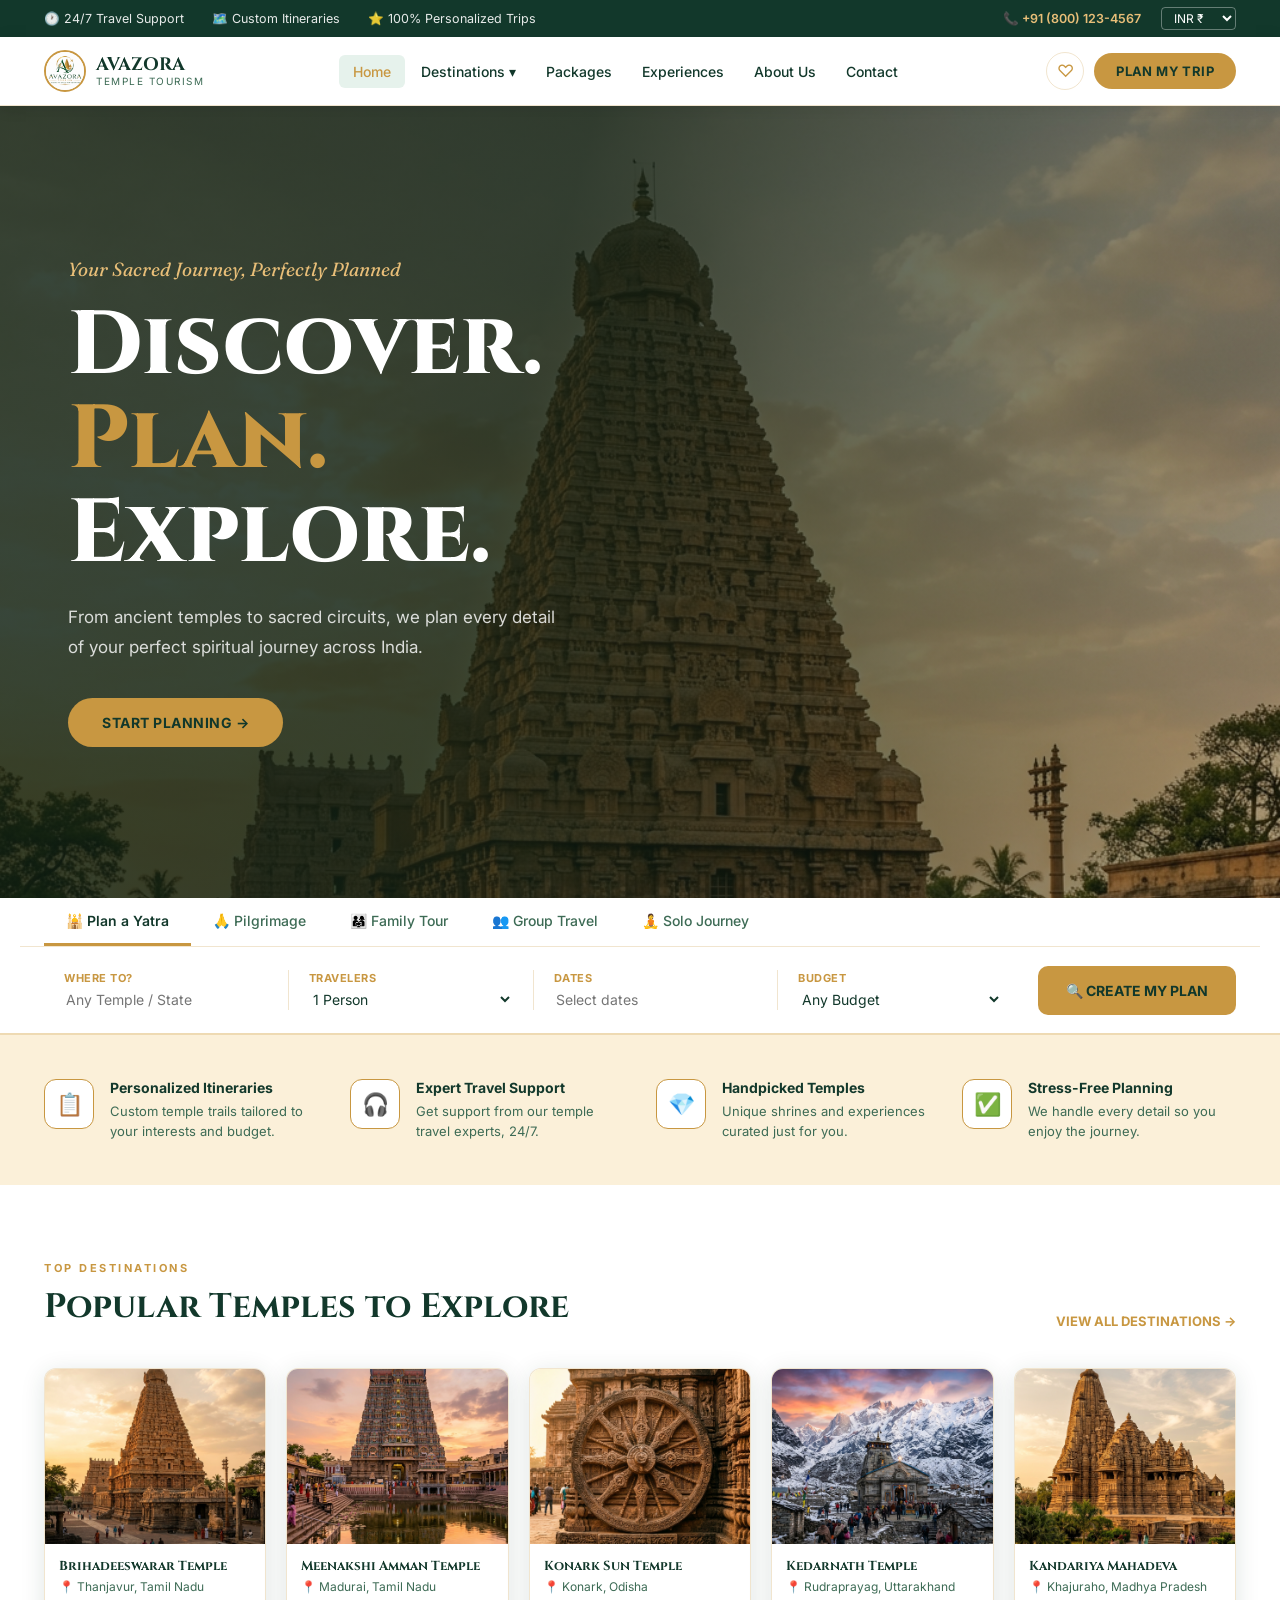
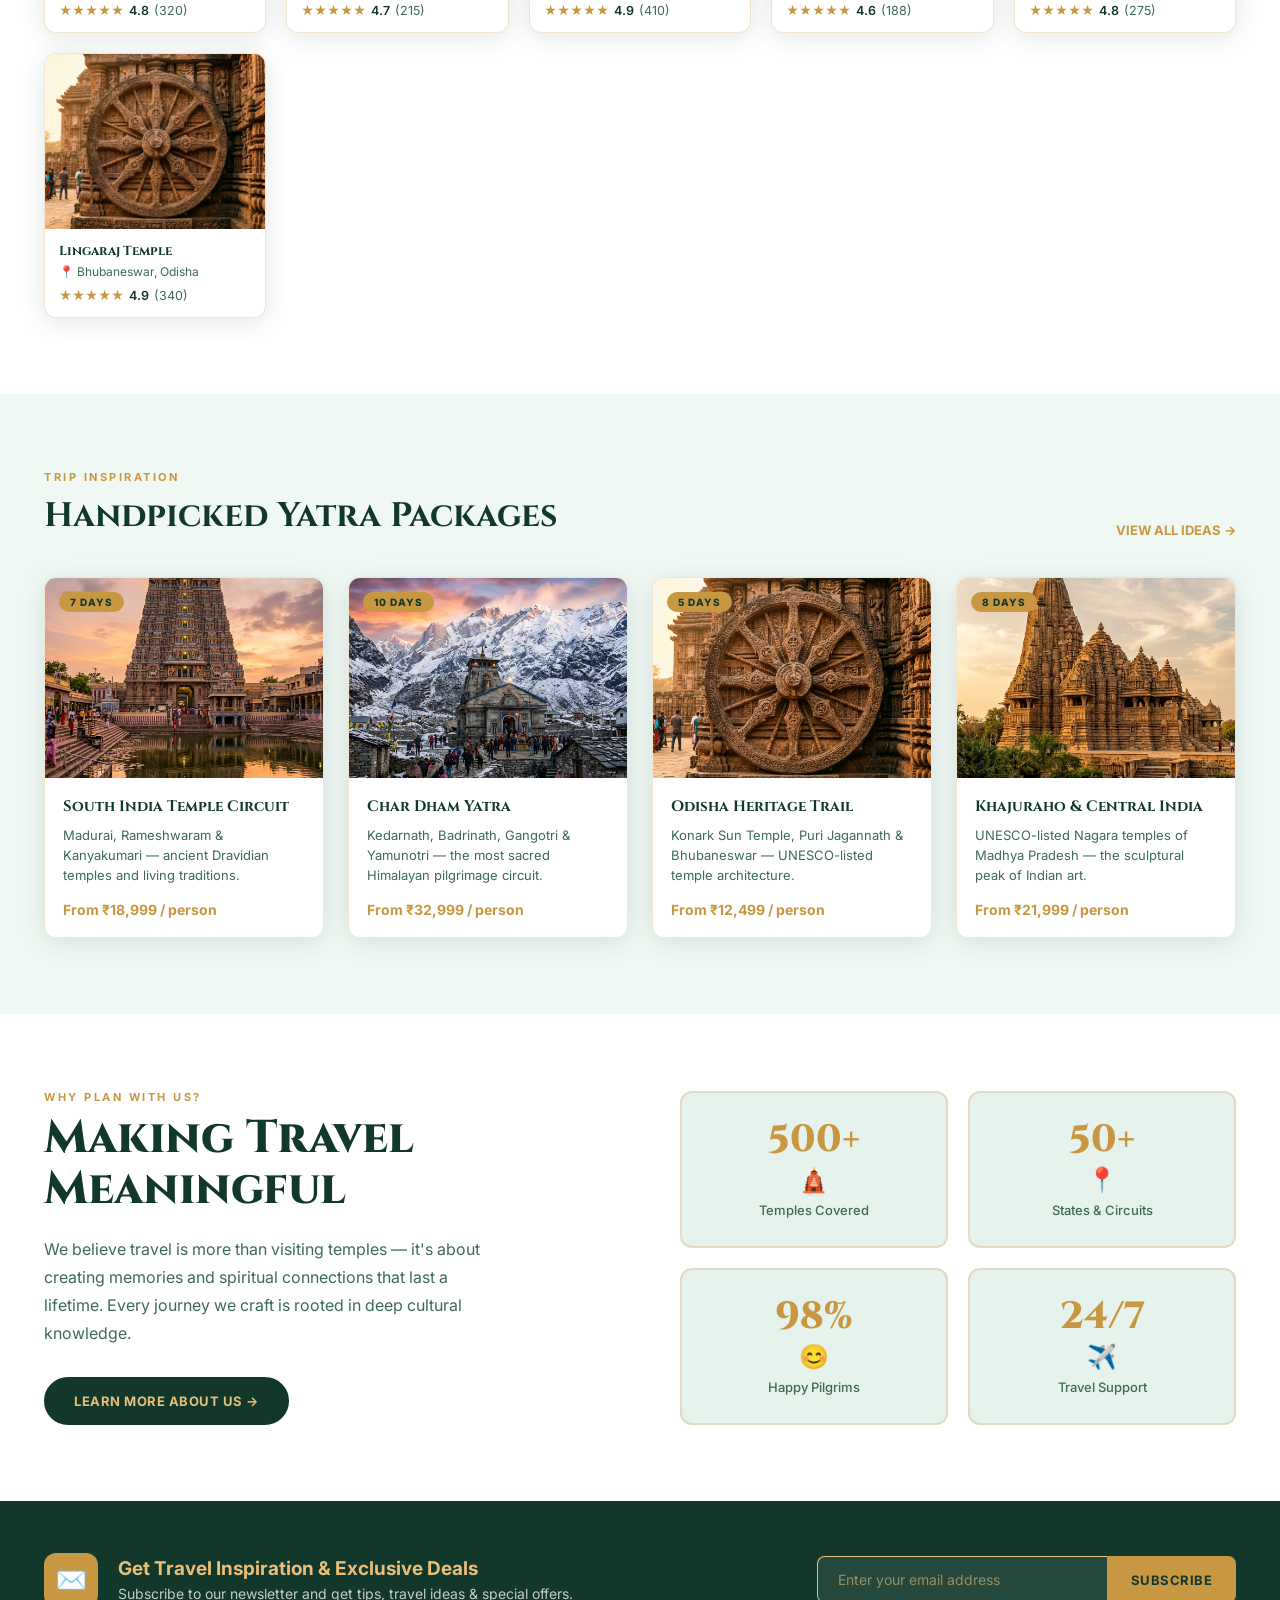
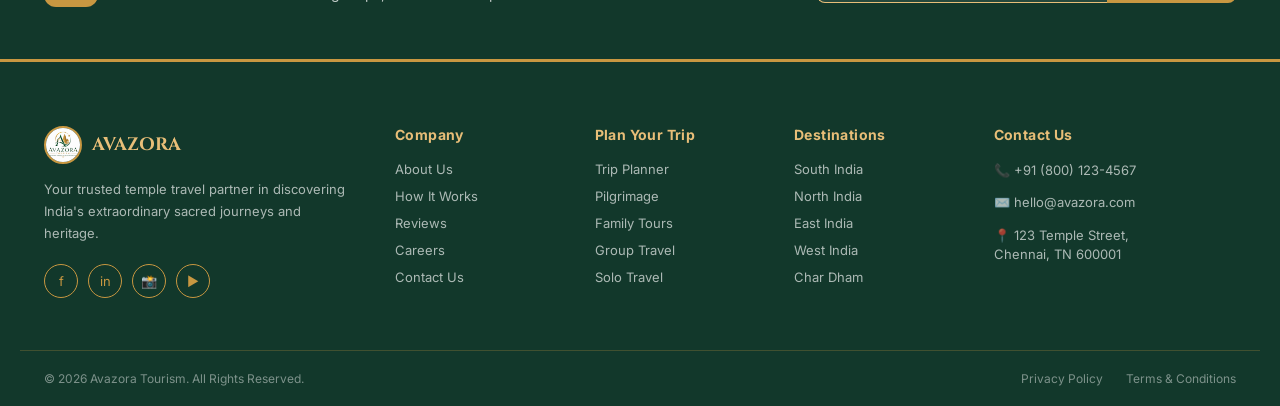
==== avazora-frontend/avazora-frontend/index.html @ 0b2f381f "my first upload" ====
<!DOCTYPE html>
<html lang="en">
<head>
    <meta charset="UTF-8" />
    <meta name="viewport" content="width=device-width, initial-scale=1.0" />
    <title>Avazora Tourism — Discover Sacred India</title>
    <meta name="description" content="Explore India's sacred temples, timeless heritage, architecture, and unforgettable spiritual journeys." />

    <!-- Fonts -->
    <link rel="preconnect" href="https://fonts.googleapis.com">
    <link rel="preconnect" href="https://fonts.gstatic.com" crossorigin>
    <link href="https://fonts.googleapis.com/css2?family=Cinzel:wght@500;600;700;800&family=Fraunces:ital,opsz,wght@0,9..144,400;0,9..144,600;1,9..144,500&family=Inter:wght@300;400;500;600;700&family=Space+Grotesk:wght@500;600;700&display=swap" rel="stylesheet">

    <style>
    /* ============================================================
       AVAZORA — Green + Gold Only Theme
    ============================================================ */
    :root {
        /* ── GREENS ── */
        --green:        #12382B;   /* deep forest green  */
        --green-mid:    #1E5C3E;   /* mid green          */
        --green-light:  #2A7A52;   /* lighter green      */
        --green-pale:   #E6F2EC;   /* very light green bg */
        --green-tint:   #F0F8F4;   /* section alternate bg */

        /* ── GOLDS ── */
        --gold:         #C89741;   /* primary gold       */
        --gold-bright:  #E8BE78;   /* brighter gold      */
        --gold-light:   #FBF0D9;   /* very light gold bg */

        /* ── NEUTRALS (green-tinted, not gray) ── */
        --white:        #FFFFFF;
        --text:         #12382B;   /* dark green as text */
        --text-soft:    #3D6B55;   /* softer green text  */
        --border:       rgba(200,151,65,0.25);  /* gold-tinted border */
        --border-solid: #C89741;

        --shadow:       0 4px 24px rgba(18,56,43,0.12);
        --radius:       12px;
    }

    *, *::before, *::after { box-sizing: border-box; }
    html, body {
        margin: 0; padding: 0;
        overflow-x: hidden;
        font-family: 'Inter', sans-serif;
        color: var(--text);
        background: var(--white);
        scroll-behavior: smooth;
    }
    a { text-decoration: none; }
    img { display: block; }
    button, input, select { font-family: inherit; }

    /* ─────────────────────────────
       TOP UTILITY BAR
    ───────────────────────────── */
    .top-bar {
        background: var(--green);
        color: rgba(255,255,255,0.9);
        font-size: 12.5px;
        padding: 7px 0;
    }
    .top-bar-inner {
        max-width: 1240px; margin: 0 auto; padding: 0 24px;
        display: flex; justify-content: space-between; align-items: center; flex-wrap: wrap; gap: 8px;
    }
    .top-bar-left { display: flex; gap: 28px; }
    .top-bar-left span { display: flex; align-items: center; gap: 6px; }
    .top-bar-right { display: flex; gap: 20px; align-items: center; }
    .top-bar-right a { color: var(--gold-bright); font-size: 12.5px; font-weight: 600; }
    .top-bar-right select {
        background: transparent; color: #fff;
        border: 1px solid rgba(255,255,255,0.35);
        border-radius: 4px; padding: 2px 8px; font-size: 12px; cursor: pointer;
    }

    /* ─────────────────────────────
       NAVBAR
    ───────────────────────────── */
    .navbar {
        position: sticky; top: 0; z-index: 1000;
        background: var(--white);
        box-shadow: 0 2px 16px rgba(18,56,43,0.12);
        border-bottom: 1px solid var(--border);
    }
    .nav-inner {
        max-width: 1240px; margin: 0 auto; padding: 0 24px;
        display: flex; align-items: center; gap: 16px; height: 68px;
    }
    .nav-logo {
        display: flex; align-items: center; gap: 10px; flex-shrink: 0;
    }
    .nav-logo img {
        width: 42px; height: 42px; border-radius: 50%; object-fit: cover;
        border: 2px solid var(--gold);
    }
    .nav-logo-text .brand { display: block; font-family: 'Cinzel', serif; font-size: 18px; font-weight: 700; color: var(--green); line-height: 1.1; }
    .nav-logo-text .sub   { display: block; font-size: 10px; color: var(--text-soft); letter-spacing: 1.5px; text-transform: uppercase; }

    .nav-links {
        display: flex; align-items: center; gap: 2px;
        flex: 1; justify-content: center;
    }
    .nav-links a {
        color: var(--green); font-size: 14px; font-weight: 500;
        padding: 8px 14px; border-radius: 6px; transition: 0.2s; white-space: nowrap;
    }
    .nav-links a:hover, .nav-links a.active { color: var(--gold); background: var(--green-pale); }

    .nav-dropdown { position: relative; }
    .nav-dropdown-menu {
        display: none; position: absolute; top: calc(100% + 6px); left: 0;
        background: var(--white); border: 1px solid var(--border);
        border-radius: var(--radius); box-shadow: var(--shadow);
        min-width: 190px; padding: 8px; z-index: 999;
    }
    .nav-dropdown:hover .nav-dropdown-menu { display: block; }
    .nav-dropdown-menu a {
        display: block; padding: 10px 16px; color: var(--green) !important;
        font-size: 14px; border-radius: 6px; transition: 0.2s;
    }
    .nav-dropdown-menu a:hover { background: var(--green-pale); color: var(--gold) !important; }

    .nav-right { display: flex; align-items: center; gap: 10px; }
    .nav-fav-btn {
        background: none; border: 1.5px solid var(--border);
        border-radius: 50%; width: 38px; height: 38px;
        font-size: 17px; cursor: pointer; color: var(--gold); transition: 0.2s;
        display: flex; align-items: center; justify-content: center;
    }
    .nav-fav-btn:hover { border-color: var(--gold); background: var(--gold-light); }

    .nav-plan-btn {
        background: var(--gold); color: var(--green);
        border: none; padding: 10px 22px; border-radius: 30px;
        font-size: 13px; font-weight: 700; cursor: pointer;
        letter-spacing: 0.4px; transition: 0.2s; white-space: nowrap;
    }
    .nav-plan-btn:hover { background: var(--gold-bright); transform: translateY(-1px); }

    .nav-mobile-toggle {
        display: none; background: var(--green-pale);
        border: 1.5px solid var(--border); border-radius: 7px;
        padding: 6px 11px; font-size: 20px; cursor: pointer; color: var(--green);
    }
    .nav-mobile-menu {
        display: none; flex-direction: column;
        background: var(--white); border-top: 2px solid var(--gold);
        padding: 10px 24px 20px;
    }
    .nav-mobile-menu.open { display: flex; }
    .nav-mobile-menu a {
        color: var(--green); padding: 13px 0;
        border-bottom: 1px solid var(--border); font-size: 15px;
    }
    .nav-mobile-menu a:last-child { border-bottom: none; color: var(--gold); font-weight: 700; }

    /* ─────────────────────────────
       HERO SECTION
    ───────────────────────────── */
    .hero {
        position: relative; height: 88vh; min-height: 560px;
        overflow: hidden; display: flex; align-items: center;
    }
    .hero-img {
        position: absolute; inset: 0;
        width: 100%; height: 100%; object-fit: cover; object-position: center top;
    }
    .hero-overlay {
        position: absolute; inset: 0;
        background: linear-gradient(105deg, rgba(12,30,19,0.82) 40%, rgba(12,30,19,0.30) 100%);
    }
    .hero-content {
        position: relative; z-index: 2;
        max-width: 1240px; width: 100%; margin: 0 auto; padding: 0 48px;
    }
    .hero-tagline {
        font-family: 'Fraunces', serif; font-style: italic;
        font-size: 19px; color: var(--gold-bright); margin: 0 0 18px;
    }
    .hero-heading {
        font-family: 'Cinzel', serif;
        font-size: clamp(46px, 7vw, 90px); font-weight: 800;
        color: #fff; line-height: 1.05; margin: 0 0 22px;
    }
    .hero-heading .gold { color: var(--gold); }
    .hero-desc {
        font-size: 17px; color: rgba(255,255,255,0.82);
        max-width: 500px; line-height: 1.75; margin: 0 0 36px;
    }
    .hero-btn {
        display: inline-flex; align-items: center; gap: 10px;
        background: var(--gold); color: var(--green);
        padding: 16px 34px; border-radius: 30px;
        font-size: 14px; font-weight: 700; letter-spacing: 0.5px;
        transition: 0.2s;
    }
    .hero-btn:hover { background: var(--gold-bright); transform: translateY(-2px); box-shadow: 0 8px 28px rgba(200,151,65,0.45); }

    /* ─────────────────────────────
       PLAN BAR
    ───────────────────────────── */
    .plan-bar {
        background: var(--white);
        box-shadow: 0 8px 32px rgba(0,0,0,0.11);
    }
    .plan-tabs {
        max-width: 1240px; margin: 0 auto;
        padding: 0 24px; display: flex; overflow-x: auto;
    }
    .plan-tab {
        background: none; border: none; padding: 14px 22px;
        font-size: 14px; font-weight: 500; color: var(--text-soft);
        cursor: pointer; border-bottom: 3px solid transparent;
        white-space: nowrap; transition: 0.2s; display: flex; align-items: center; gap: 7px;
    }
    .plan-tab:hover { color: var(--green); }
    .plan-tab.active { color: var(--green); border-bottom-color: var(--gold); font-weight: 600; }

    .plan-search {
        max-width: 1240px; margin: 0 auto; padding: 16px 24px;
        display: flex; align-items: center; gap: 0;
        border-top: 1px solid var(--border); flex-wrap: wrap;
    }
    .plan-field { flex: 1; min-width: 130px; padding: 8px 20px; }
    .plan-field label {
        display: block; font-size: 11px; font-weight: 700;
        color: var(--gold); text-transform: uppercase;
        letter-spacing: 0.5px; margin-bottom: 4px;
    }
    .plan-field input, .plan-field select {
        width: 100%; border: none; outline: none;
        font-size: 14px; color: var(--green); background: transparent;
    }
    .plan-divider { width: 1px; height: 40px; background: var(--border); flex-shrink: 0; }
    .plan-search-btn {
        background: var(--gold); color: var(--green);
        border: none; padding: 16px 28px; border-radius: 10px;
        font-size: 14px; font-weight: 700; cursor: pointer;
        margin-left: 16px; transition: 0.2s; white-space: nowrap; flex-shrink: 0;
    }
    .plan-search-btn:hover { background: var(--gold-bright); }

    /* ─────────────────────────────
       FEATURES STRIP
    ───────────────────────────── */
    .features {
        border-top: 2px solid var(--border); padding: 44px 0;
        background: var(--gold-light);
    }
    .features-inner {
        max-width: 1240px; margin: 0 auto; padding: 0 24px;
        display: grid; grid-template-columns: repeat(4,1fr); gap: 32px;
    }
    .feature { display: flex; align-items: flex-start; gap: 16px; }
    .feature-icon {
        width: 50px; height: 50px; border: 1.5px solid var(--gold);
        border-radius: 12px; display: flex; align-items: center;
        justify-content: center; font-size: 22px; flex-shrink: 0;
        background: var(--white);
    }
    .feature h4 { margin: 0 0 5px; font-size: 14px; font-weight: 700; color: var(--green); }
    .feature p  { margin: 0; font-size: 13px; color: var(--text-soft); line-height: 1.55; }

    /* ─────────────────────────────
       SECTION SHELL
    ───────────────────────────── */
    .section { padding: 76px 0; background: var(--white); }
    .section-gray { background: var(--green-tint); }
    .section-inner { max-width: 1240px; margin: 0 auto; padding: 0 24px; }
    .section-header {
        display: flex; justify-content: space-between;
        align-items: flex-end; margin-bottom: 38px;
    }
    .eyebrow {
        display: block; font-size: 11px; font-weight: 700;
        color: var(--gold); text-transform: uppercase;
        letter-spacing: 2.5px; margin-bottom: 9px;
    }
    .section-header h2 {
        font-family: 'Cinzel', serif;
        font-size: clamp(22px, 3vw, 34px); font-weight: 700;
        color: var(--green); margin: 0;
    }
    .view-all {
        color: var(--gold); font-size: 13px; font-weight: 700;
        white-space: nowrap; display: flex; align-items: center; gap: 4px;
        transition: 0.2s; border-bottom: 1px solid transparent;
    }
    .view-all:hover { border-bottom-color: var(--gold); }

    /* ─────────────────────────────
       TEMPLE GRID
    ───────────────────────────── */
    .temple-grid-w {
        display: grid;
        grid-template-columns: repeat(5, 1fr);
        gap: 20px;
    }
    .temple-card-w {
        border-radius: var(--radius); overflow: hidden;
        box-shadow: var(--shadow); background: var(--white);
        border: 1px solid var(--border);
        cursor: pointer; transition: transform 0.25s, box-shadow 0.25s;
    }
    .temple-card-w:hover { transform: translateY(-6px); box-shadow: 0 14px 40px rgba(18,56,43,0.18); border-color: var(--gold); }
    .temple-card-w img { width: 100%; height: 175px; object-fit: cover; }
    .temple-card-w .tc-info { padding: 14px; }
    .temple-card-w .tc-name {
        font-family: 'Cinzel', serif; font-size: 13px; font-weight: 700;
        color: var(--green); margin: 0 0 4px; line-height: 1.3;
    }
    .temple-card-w .tc-loc { font-size: 12px; color: var(--text-soft); margin-bottom: 9px; }
    .temple-card-w .tc-rating {
        display: flex; align-items: center; gap: 5px;
        font-size: 12.5px; font-weight: 600; color: var(--green);
    }
    .tc-stars { color: var(--gold); }
    .tc-count { color: var(--text-soft); font-weight: 400; }

    /* ─────────────────────────────
       PACKAGES
    ───────────────────────────── */
    .packages-grid {
        display: grid; grid-template-columns: repeat(4,1fr); gap: 24px;
    }
    .pkg-card {
        background: var(--white); border-radius: var(--radius);
        overflow: hidden; box-shadow: var(--shadow);
        border: 1px solid var(--border);
        position: relative; transition: transform 0.25s; cursor: pointer;
    }
    .pkg-card:hover { transform: translateY(-6px); border-color: var(--gold); }
    .pkg-badge {
        position: absolute; top: 14px; left: 14px;
        background: var(--gold); color: var(--green);
        font-size: 10px; font-weight: 800; padding: 4px 11px;
        border-radius: 20px; letter-spacing: 1px; z-index: 2;
    }
    .pkg-card img { width: 100%; height: 200px; object-fit: cover; }
    .pkg-info { padding: 18px; }
    .pkg-info h3 {
        font-family: 'Cinzel', serif; font-size: 15px;
        font-weight: 700; color: var(--green); margin: 0 0 8px;
    }
    .pkg-info p {
        font-size: 13px; color: var(--text-soft);
        line-height: 1.55; margin: 0 0 14px;
    }
    .pkg-price { font-size: 14px; font-weight: 700; color: var(--gold); }

    /* ─────────────────────────────
       WHY AVAZORA
    ───────────────────────────── */
    .why-grid {
        display: grid; grid-template-columns: 1fr 1fr;
        gap: 80px; align-items: center;
    }
    .why-left h2 {
        font-family: 'Cinzel', serif;
        font-size: clamp(28px, 4vw, 46px); font-weight: 800;
        color: var(--green); line-height: 1.1; margin: 0 0 20px;
    }
    .why-left p {
        font-size: 16px; color: var(--text-soft);
        line-height: 1.75; margin: 0 0 30px; max-width: 440px;
    }
    .why-btn {
        display: inline-flex; align-items: center; gap: 8px;
        background: var(--green); color: var(--gold-bright);
        padding: 14px 28px; border-radius: 30px;
        font-size: 13px; font-weight: 700; letter-spacing: 0.5px; transition: 0.2s;
        border: 2px solid var(--green);
    }
    .why-btn:hover { background: var(--gold); color: var(--green); border-color: var(--gold); }
    .why-stats {
        display: grid; grid-template-columns: 1fr 1fr; gap: 20px;
    }
    .stat-card {
        border: 2px solid var(--border); border-radius: var(--radius);
        padding: 28px 20px; text-align: center; transition: 0.2s;
        background: var(--green-pale);
    }
    .stat-card:hover { border-color: var(--gold); background: var(--gold-light); box-shadow: var(--shadow); }
    .stat-num {
        font-family: 'Cinzel', serif; font-size: 38px; font-weight: 800;
        color: var(--gold); line-height: 1; margin-bottom: 6px;
    }
    .stat-ico { font-size: 24px; margin-bottom: 8px; }
    .stat-lbl { font-size: 13px; color: var(--text-soft); font-weight: 500; }

    /* ─────────────────────────────
       NEWSLETTER
    ───────────────────────────── */
    .newsletter {
        background: var(--green); padding: 52px 0;
    }
    .newsletter-inner {
        max-width: 1240px; margin: 0 auto; padding: 0 24px;
        display: flex; align-items: center;
        justify-content: space-between; gap: 32px; flex-wrap: wrap;
    }
    .newsletter-left { display: flex; align-items: center; gap: 20px; }
    .nl-icon {
        width: 54px; height: 54px; background: var(--gold);
        border-radius: 12px; display: flex; align-items: center;
        justify-content: center; font-size: 26px; flex-shrink: 0; color: var(--green);
    }
    .newsletter-left h3 { margin: 0 0 5px; font-size: 19px; font-weight: 700; color: var(--gold-bright); }
    .newsletter-left p  { margin: 0; font-size: 14px; color: rgba(255,255,255,0.75); }
    .nl-form { display: flex; flex-shrink: 0; }
    .nl-form input {
        padding: 14px 20px; border: 1.5px solid var(--gold-bright);
        border-right: none; border-radius: 8px 0 0 8px;
        font-size: 14px; width: 290px; outline: none; background: rgba(255,255,255,0.08);
        color: var(--gold-bright);
    }
    .nl-form input::placeholder { color: rgba(232,190,120,0.6); }
    .nl-form input:focus { border-color: var(--gold); background: rgba(255,255,255,0.12); }
    .nl-form button {
        background: var(--gold); color: var(--green);
        border: none; padding: 14px 24px; border-radius: 0 8px 8px 0;
        font-size: 13px; font-weight: 700; cursor: pointer;
        letter-spacing: 0.5px; transition: 0.2s;
    }
    .nl-form button:hover { background: var(--gold-bright); }

    /* ─────────────────────────────
       FOOTER
    ───────────────────────────── */
    .footer { background: var(--green); border-top: 3px solid var(--gold); padding: 64px 0 0; }
    .footer-inner {
        max-width: 1240px; margin: 0 auto; padding: 0 24px 52px;
        display: grid; grid-template-columns: 2fr 1fr 1fr 1fr 1.6fr; gap: 48px;
    }
    .footer-brand { }
    .footer-logo { display: flex; align-items: center; gap: 10px; margin-bottom: 14px; }
    .footer-logo img { width: 38px; height: 38px; border-radius: 50%; object-fit: cover; border: 2px solid var(--gold); }
    .footer-logo span { font-family: 'Cinzel', serif; font-size: 18px; font-weight: 700; color: var(--gold-bright); }
    .footer-brand p { font-size: 13px; color: rgba(255,255,255,0.65); line-height: 1.7; margin: 0 0 20px; }
    .footer-social { display: flex; gap: 10px; }
    .footer-social a {
        width: 34px; height: 34px; border: 1.5px solid var(--gold);
        border-radius: 50%; display: flex; align-items: center;
        justify-content: center; color: var(--gold);
        font-size: 13px; transition: 0.2s;
    }
    .footer-social a:hover { background: var(--gold); color: var(--green); }
    .footer-col h4 { font-size: 14px; font-weight: 700; color: var(--gold-bright); margin: 0 0 18px; letter-spacing: 0.4px; }
    .footer-col a {
        display: block; color: rgba(255,255,255,0.65);
        font-size: 13px; margin-bottom: 11px; transition: 0.2s;
    }
    .footer-col a:hover { color: var(--gold-bright); }
    .footer-col .contact-line { font-size: 13px; color: rgba(255,255,255,0.65); margin-bottom: 10px; line-height: 1.5; }
    .footer-bottom {
        border-top: 1px solid rgba(200,151,65,0.25);
        padding: 20px 24px; max-width: 1240px; margin: 0 auto;
        display: flex; justify-content: space-between; align-items: center;
        font-size: 12px; color: rgba(255,255,255,0.45); flex-wrap: wrap; gap: 12px;
    }
    .footer-bottom a { color: rgba(255,255,255,0.45); margin-left: 20px; }
    .footer-bottom a:hover { color: var(--gold-bright); }

    /* ─────────────────────────────
       AUTH MODAL
    ───────────────────────────── */
    .auth-backdrop {
        display: none; position: fixed; inset: 0;
        background: rgba(18,56,43,0.7); z-index: 9999;
        align-items: center; justify-content: center;
    }
    .auth-backdrop.open { display: flex; }
    .auth-modal {
        background: var(--white); border-radius: 16px;
        border: 2px solid var(--gold);
        width: 100%; max-width: 820px; margin: 20px;
        overflow: hidden; box-shadow: 0 24px 60px rgba(18,56,43,0.35);
        position: relative;
    }
    .auth-close {
        position: absolute; top: 16px; right: 16px;
        width: 32px; height: 32px; border-radius: 50%;
        background: var(--green-pale); cursor: pointer;
        display: flex; align-items: center; justify-content: center;
        font-size: 18px; color: var(--green); z-index: 10;
        border: 1px solid var(--border); transition: 0.2s;
    }
    .auth-close:hover { background: var(--gold); color: var(--green); }
    .auth-split { display: flex; min-height: 420px; }
    .auth-left {
        width: 42%; background: linear-gradient(160deg, var(--green) 0%, var(--green-mid) 100%);
        padding: 48px 36px; display: flex; flex-direction: column;
        align-items: center; justify-content: center; text-align: center;
    }
    .auth-left img { width: 70px; height: 70px; border-radius: 50%; object-fit: cover; border: 2.5px solid var(--gold); margin-bottom: 18px; }
    .auth-left h3 { font-family: 'Cinzel', serif; color: var(--gold-bright); font-size: 22px; margin: 0 0 24px; }
    .auth-benefits { list-style: none; padding: 0; margin: 0; width: 100%; }
    .auth-benefits li { color: rgba(255,255,255,0.85); font-size: 14px; padding: 10px 0; border-bottom: 1px solid rgba(200,151,65,0.25); display: flex; align-items: center; gap: 10px; text-align: left; }
    .auth-benefits li:last-child { border-bottom: none; }
    .auth-right { flex: 1; padding: 48px 40px; }
    .auth-right h2 { font-family: 'Cinzel', serif; font-size: 22px; color: var(--green); margin: 0 0 8px; }
    .auth-sub { font-size: 14px; color: var(--text-soft); margin: 0 0 28px; }
    .auth-form { display: flex; flex-direction: column; gap: 14px; }
    .auth-input {
        width: 100%; padding: 14px 16px; border: 1.5px solid var(--border);
        border-radius: 8px; font-size: 14px; outline: none; transition: 0.2s;
        color: var(--green);
    }
    .auth-input:focus { border-color: var(--gold); background: var(--gold-light); }
    .auth-btn {
        background: var(--gold); color: var(--green); border: none;
        padding: 15px; border-radius: 8px; font-size: 15px;
        font-weight: 700; cursor: pointer; transition: 0.2s;
    }
    .auth-btn:hover { background: var(--gold-bright); }
    .auth-terms { font-size: 12px; color: var(--text-soft); margin-top: 16px; }
    .auth-terms a { color: var(--green-mid); font-weight: 600; }

    /* ─────────────────────────────
       RESPONSIVE
    ───────────────────────────── */
    @media (max-width: 1100px) {
        .temple-grid-w { grid-template-columns: repeat(3,1fr); }
        .packages-grid  { grid-template-columns: repeat(2,1fr); }
        .features-inner { grid-template-columns: repeat(2,1fr); }
        .footer-inner   { grid-template-columns: 1fr 1fr 1fr; gap: 32px; }
    }
    @media (max-width: 820px) {
        .nav-links { display: none; }
        .nav-mobile-toggle { display: block; }
        .why-grid  { grid-template-columns: 1fr; gap: 40px; }
        .temple-grid-w { grid-template-columns: repeat(2,1fr); }
        .packages-grid { grid-template-columns: 1fr; }
        .footer-inner  { grid-template-columns: 1fr 1fr; }
        .hero-content  { padding: 0 24px; }
        .plan-search   { flex-direction: column; gap: 12px; }
        .plan-divider  { display: none; }
        .plan-search-btn { width: 100%; margin-left: 0; }
        .auth-left { display: none; }
    }
    @media (max-width: 540px) {
        .temple-grid-w { grid-template-columns: 1fr; }
        .features-inner { grid-template-columns: 1fr; }
        .why-stats { grid-template-columns: 1fr 1fr; }
        .footer-inner { grid-template-columns: 1fr; }
        .top-bar-left { display: none; }
        .newsletter-inner { flex-direction: column; }
        .nl-form { width: 100%; }
        .nl-form input { width: 100%; }
    }
    </style>
</head>
<body>

    <!-- ═══════════════════════════════════════════
         TOP UTILITY BAR
    ═══════════════════════════════════════════ -->
    <div class="top-bar">
        <div class="top-bar-inner">
            <div class="top-bar-left">
                <span>🕐 24/7 Travel Support</span>
                <span>🗺️ Custom Itineraries</span>
                <span>⭐ 100% Personalized Trips</span>
            </div>
            <div class="top-bar-right">
                <a href="tel:+918001234567">📞 +91 (800) 123-4567</a>
                <select aria-label="Currency">
                    <option>INR ₹</option>
                    <option>USD $</option>
                </select>
            </div>
        </div>
    </div>

    <!-- ═══════════════════════════════════════════
         NAVBAR
    ═══════════════════════════════════════════ -->
    <nav class="navbar" id="nav">
        <div class="nav-inner">
            <a href="#home" class="nav-logo">
                <img src="images/logo.jpg" alt="Avazora Logo">
                <div class="nav-logo-text">
                    <span class="brand">AVAZORA</span>
                    <span class="sub">Temple Tourism</span>
                </div>
            </a>

            <div class="nav-links">
                <a href="#home" class="active">Home</a>
                <div class="nav-dropdown">
                    <a href="#temples">Destinations ▾</a>
                    <div class="nav-dropdown-menu">
                        <a href="#temples">South India</a>
                        <a href="#temples">North India</a>
                        <a href="#temples">East India</a>
                        <a href="#temples">West India</a>
                        <a href="#temples">Himalayan Shrines</a>
                    </div>
                </div>
                <a href="#packages">Packages</a>
                <a href="#services">Experiences</a>
                <a href="about.html">About Us</a>
                <a href="contact.html">Contact</a>
            </div>

            <div class="nav-right">
                <button class="nav-fav-btn" title="Saved temples">♡</button>
                <button class="nav-plan-btn" id="navPlanBtn" onclick="document.getElementById('authBackdrop').classList.add('open')">PLAN MY TRIP</button>
                <button class="nav-mobile-toggle" id="mobileToggle">☰</button>
            </div>
        </div>
        <div class="nav-mobile-menu" id="mobileMenu">
            <a href="#home">Home</a>
            <a href="#temples">Destinations</a>
            <a href="#packages">Packages</a>
            <a href="#services">Experiences</a>
            <a href="about.html">About Us</a>
            <a href="contact.html">Contact</a>
            <a href="#" id="mobileAuthLink" onclick="document.getElementById('authBackdrop').classList.add('open'); document.getElementById('mobileMenu').classList.remove('open');">Login / Signup</a>
        </div>
    </nav>

    <!-- ═══════════════════════════════════════════
         HERO
    ═══════════════════════════════════════════ -->
    <section class="hero" id="home">
        <img src="images/brihadeeswarar.jpg" alt="Brihadeeswarar Temple" class="hero-img" onerror="this.src='images/meenakshi.jpg'">
        <div class="hero-overlay"></div>
        <div class="hero-content">
            <p class="hero-tagline">Your Sacred Journey, Perfectly Planned</p>
            <h1 class="hero-heading">
                Discover.<br>
                <span class="gold">Plan.</span><br>
                Explore.
            </h1>
            <p class="hero-desc">From ancient temples to sacred circuits, we plan every detail of your perfect spiritual journey across India.</p>
            <a href="#plan" class="hero-btn">START PLANNING →</a>
        </div>
    </section>

    <!-- ═══════════════════════════════════════════
         PLAN BAR
    ═══════════════════════════════════════════ -->
    <div class="plan-bar" id="plan">
        <div class="plan-tabs">
            <button class="plan-tab active" data-tab="yatra">🕌 Plan a Yatra</button>
            <button class="plan-tab" data-tab="pilgrimage">🙏 Pilgrimage</button>
            <button class="plan-tab" data-tab="family">👨‍👩‍👧 Family Tour</button>
            <button class="plan-tab" data-tab="group">👥 Group Travel</button>
            <button class="plan-tab" data-tab="solo">🧘 Solo Journey</button>
        </div>
        <div class="plan-search">
            <div class="plan-field">
                <label>Where to?</label>
                <input type="text" placeholder="Any Temple / State">
            </div>
            <div class="plan-divider"></div>
            <div class="plan-field">
                <label>Travelers</label>
                <select>
                    <option>1 Person</option>
                    <option>2 Persons</option>
                    <option>Family (4+)</option>
                    <option>Group (10+)</option>
                </select>
            </div>
            <div class="plan-divider"></div>
            <div class="plan-field">
                <label>Dates</label>
                <input type="text" placeholder="Select dates" onfocus="this.type='date'" onblur="if(!this.value)this.type='text'">
            </div>
            <div class="plan-divider"></div>
            <div class="plan-field">
                <label>Budget</label>
                <select>
                    <option>Any Budget</option>
                    <option>Under ₹10,000</option>
                    <option>₹10K – ₹25K</option>
                    <option>₹25K – ₹50K</option>
                    <option>₹50K+</option>
                </select>
            </div>
            <button class="plan-search-btn" onclick="document.getElementById('authBackdrop').classList.add('open')">
                🔍 CREATE MY PLAN
            </button>
        </div>
    </div>

    <!-- ═══════════════════════════════════════════
         FEATURES
    ═══════════════════════════════════════════ -->
    <div class="features" id="services">
        <div class="features-inner">
            <div class="feature">
                <div class="feature-icon">📋</div>
                <div>
                    <h4>Personalized Itineraries</h4>
                    <p>Custom temple trails tailored to your interests and budget.</p>
                </div>
            </div>
            <div class="feature">
                <div class="feature-icon">🎧</div>
                <div>
                    <h4>Expert Travel Support</h4>
                    <p>Get support from our temple travel experts, 24/7.</p>
                </div>
            </div>
            <div class="feature">
                <div class="feature-icon">💎</div>
                <div>
                    <h4>Handpicked Temples</h4>
                    <p>Unique shrines and experiences curated just for you.</p>
                </div>
            </div>
            <div class="feature">
                <div class="feature-icon">✅</div>
                <div>
                    <h4>Stress-Free Planning</h4>
                    <p>We handle every detail so you enjoy the journey.</p>
                </div>
            </div>
        </div>
    </div>

    <!-- ═══════════════════════════════════════════
         POPULAR TEMPLES
    ═══════════════════════════════════════════ -->
    <section class="section" id="temples">
        <div class="section-inner">
            <div class="section-header">
                <div>
                    <span class="eyebrow">TOP DESTINATIONS</span>
                    <h2>Popular Temples to Explore</h2>
                </div>
                <a href="#temples" class="view-all">VIEW ALL DESTINATIONS →</a>
            </div>
            <!-- Rendered by main.js into .temple-grid-w -->
            <div class="temple-grid-w" id="templeGrid"></div>
        </div>
    </section>

    <!-- ═══════════════════════════════════════════
         PACKAGES
    ═══════════════════════════════════════════ -->
    <section class="section section-gray" id="packages">
        <div class="section-inner">
            <div class="section-header">
                <div>
                    <span class="eyebrow">TRIP INSPIRATION</span>
                    <h2>Handpicked Yatra Packages</h2>
                </div>
                <a href="#" class="view-all">VIEW ALL IDEAS →</a>
            </div>
            <div class="packages-grid">
                <div class="pkg-card">
                    <div class="pkg-badge">7 DAYS</div>
                    <img src="images/meenakshi.jpg" alt="South India Circuit" onerror="this.style.height='200px';this.style.background='#c8974133'">
                    <div class="pkg-info">
                        <h3>South India Temple Circuit</h3>
                        <p>Madurai, Rameshwaram & Kanyakumari — ancient Dravidian temples and living traditions.</p>
                        <span class="pkg-price">From ₹18,999 / person</span>
                    </div>
                </div>
                <div class="pkg-card">
                    <div class="pkg-badge">10 DAYS</div>
                    <img src="images/kedarnath.jpg" alt="Char Dham" onerror="this.style.height='200px';this.style.background='#12382b33'">
                    <div class="pkg-info">
                        <h3>Char Dham Yatra</h3>
                        <p>Kedarnath, Badrinath, Gangotri & Yamunotri — the most sacred Himalayan pilgrimage circuit.</p>
                        <span class="pkg-price">From ₹32,999 / person</span>
                    </div>
                </div>
                <div class="pkg-card">
                    <div class="pkg-badge">5 DAYS</div>
                    <img src="images/konark.jpg" alt="Odisha Heritage" onerror="this.style.height='200px';this.style.background='#c8974133'">
                    <div class="pkg-info">
                        <h3>Odisha Heritage Trail</h3>
                        <p>Konark Sun Temple, Puri Jagannath & Bhubaneswar — UNESCO-listed temple architecture.</p>
                        <span class="pkg-price">From ₹12,499 / person</span>
                    </div>
                </div>
                <div class="pkg-card">
                    <div class="pkg-badge">8 DAYS</div>
                    <img src="images/kandariya.jpg" alt="Central India" onerror="this.style.height='200px';this.style.background='#12382b33'">
                    <div class="pkg-info">
                        <h3>Khajuraho & Central India</h3>
                        <p>UNESCO-listed Nagara temples of Madhya Pradesh — the sculptural peak of Indian art.</p>
                        <span class="pkg-price">From ₹21,999 / person</span>
                    </div>
                </div>
            </div>
        </div>
    </section>

    <!-- ═══════════════════════════════════════════
         WHY AVAZORA
    ═══════════════════════════════════════════ -->
    <section class="section" id="why">
        <div class="section-inner why-grid">
            <div class="why-left">
                <span class="eyebrow">WHY PLAN WITH US?</span>
                <h2>Making Travel<br>Meaningful</h2>
                <p>We believe travel is more than visiting temples — it's about creating memories and spiritual connections that last a lifetime. Every journey we craft is rooted in deep cultural knowledge.</p>
                <a href="about.html" class="why-btn">LEARN MORE ABOUT US →</a>
            </div>
            <div class="why-stats">
                <div class="stat-card">
                    <div class="stat-num">500+</div>
                    <div class="stat-ico">🛕</div>
                    <div class="stat-lbl">Temples Covered</div>
                </div>
                <div class="stat-card">
                    <div class="stat-num">50+</div>
                    <div class="stat-ico">📍</div>
                    <div class="stat-lbl">States & Circuits</div>
                </div>
                <div class="stat-card">
                    <div class="stat-num">98%</div>
                    <div class="stat-ico">😊</div>
                    <div class="stat-lbl">Happy Pilgrims</div>
                </div>
                <div class="stat-card">
                    <div class="stat-num">24/7</div>
                    <div class="stat-ico">✈️</div>
                    <div class="stat-lbl">Travel Support</div>
                </div>
            </div>
        </div>
    </section>

    <!-- ═══════════════════════════════════════════
         NEWSLETTER
    ═══════════════════════════════════════════ -->
    <div class="newsletter">
        <div class="newsletter-inner">
            <div class="newsletter-left">
                <div class="nl-icon">✉️</div>
                <div>
                    <h3>Get Travel Inspiration & Exclusive Deals</h3>
                    <p>Subscribe to our newsletter and get tips, travel ideas & special offers.</p>
                </div>
            </div>
            <div class="nl-form">
                <input type="email" placeholder="Enter your email address">
                <button>SUBSCRIBE</button>
            </div>
        </div>
    </div>

    <!-- ═══════════════════════════════════════════
         FOOTER
    ═══════════════════════════════════════════ -->
    <footer class="footer">
        <div class="footer-inner">
            <div class="footer-brand">
                <div class="footer-logo">
                    <img src="images/logo.jpg" alt="Avazora">
                    <span>AVAZORA</span>
                </div>
                <p>Your trusted temple travel partner in discovering India's extraordinary sacred journeys and heritage.</p>
                <div class="footer-social">
                    <a href="#">f</a>
                    <a href="#">in</a>
                    <a href="#">📸</a>
                    <a href="#">▶</a>
                </div>
            </div>
            <div class="footer-col">
                <h4>Company</h4>
                <a href="about.html">About Us</a>
                <a href="#">How It Works</a>
                <a href="#">Reviews</a>
                <a href="#">Careers</a>
                <a href="contact.html">Contact Us</a>
            </div>
            <div class="footer-col">
                <h4>Plan Your Trip</h4>
                <a href="#plan">Trip Planner</a>
                <a href="#packages">Pilgrimage</a>
                <a href="#packages">Family Tours</a>
                <a href="#packages">Group Travel</a>
                <a href="#packages">Solo Travel</a>
            </div>
            <div class="footer-col">
                <h4>Destinations</h4>
                <a href="#temples">South India</a>
                <a href="#temples">North India</a>
                <a href="#temples">East India</a>
                <a href="#temples">West India</a>
                <a href="#packages">Char Dham</a>
            </div>
            <div class="footer-col">
                <h4>Contact Us</h4>
                <p class="contact-line">📞 +91 (800) 123-4567</p>
                <p class="contact-line">✉️ hello@avazora.com</p>
                <p class="contact-line">📍 123 Temple Street,<br>Chennai, TN 600001</p>
            </div>
        </div>
        <div class="footer-bottom">
            <span>© 2026 Avazora Tourism. All Rights Reserved.</span>
            <div>
                <a href="#">Privacy Policy</a>
                <a href="#">Terms & Conditions</a>
            </div>
        </div>
    </footer>

    <!-- ═══════════════════════════════════════════
         AUTH MODAL
    ═══════════════════════════════════════════ -->
    <div class="auth-backdrop" id="authBackdrop">
        <div class="auth-modal">
            <button class="auth-close" onclick="document.getElementById('authBackdrop').classList.remove('open')">✕</button>
            <div class="auth-split">
                <div class="auth-left">
                    <img src="images/logo.jpg" alt="Avazora">
                    <h3>Join Avazora</h3>
                    <ul class="auth-benefits">
                        <li>✨ Personalized Yatra Itineraries</li>
                        <li>🛕 Exclusive Temple Insights</li>
                        <li>📅 Festival Alerts & Updates</li>
                    </ul>
                </div>
                <div class="auth-right">
                    <div id="authStep1">
                        <h2>Login or Create an Account</h2>
                        <p class="auth-sub">Enter your email or mobile number to continue</p>
                        <form class="auth-form" onsubmit="event.preventDefault(); document.getElementById('authStep1').style.display='none'; document.getElementById('authStep2').style.display='block';">
                            <input type="text" class="auth-input" placeholder="Email Id / Mobile Number" required>
                            <button type="submit" class="auth-btn">Continue</button>
                        </form>
                        <div class="auth-terms">By proceeding, you agree with our <a href="#">Terms of Service</a> & <a href="#">Privacy Policy</a>.</div>
                    </div>
                    <div id="authStep2" style="display:none;">
                        <h2>Complete Your Profile</h2>
                        <p class="auth-sub">Please provide your personal details to create an account.</p>
                        <form class="auth-form" onsubmit="event.preventDefault(); completeLogin(this);">
                            <input type="text" class="auth-input" placeholder="Full Name" required>
                            <input type="password" class="auth-input" placeholder="Create Password" required>
                            <button type="submit" class="auth-btn">Create Account & Login</button>
                        </form>
                        <div class="auth-terms" style="margin-top:16px;">
                            <a href="#" onclick="document.getElementById('authStep2').style.display='none'; document.getElementById('authStep1').style.display='block';">← Back</a>
                        </div>
                    </div>
                </div>
            </div>
        </div>
    </div>

    <!-- ═══════════════════════════════════════════
         SCRIPTS
    ═══════════════════════════════════════════ -->
    <script>
        // Mobile nav toggle
        document.getElementById('mobileToggle').addEventListener('click', () => {
            document.getElementById('mobileMenu').classList.toggle('open');
        });

        // Plan bar tabs
        document.querySelectorAll('.plan-tab').forEach(btn => {
            btn.addEventListener('click', () => {
                document.querySelectorAll('.plan-tab').forEach(b => b.classList.remove('active'));
                btn.classList.add('active');
            });
        });

        // Scroll: add shadow to navbar on scroll
        window.addEventListener('scroll', () => {
            const nav = document.getElementById('nav');
            nav.style.boxShadow = window.scrollY > 10 ? '0 4px 24px rgba(0,0,0,0.14)' : '0 2px 16px rgba(0,0,0,0.09)';
        });

        // Auth: completeLogin
        function completeLogin(form) {
            const btn = form.querySelector('button');
            btn.innerText = 'Authenticating...';
            const nameInput = form.querySelector('input[placeholder="Full Name"]');
            const userName = nameInput && nameInput.value.trim() ? nameInput.value.trim() : 'User';
            localStorage.setItem('avazora_user_name', userName);
            setTimeout(() => {
                document.getElementById('authBackdrop').classList.remove('open');
                btn.innerText = 'Create Account & Login';
                document.getElementById('authStep2').style.display = 'none';
                document.getElementById('authStep1').style.display = 'block';
                form.reset();
                document.querySelector('#authStep1 form').reset();
                const firstName = userName.split(' ')[0];
                const planBtn = document.getElementById('navPlanBtn');
                if (planBtn) { planBtn.textContent = `Hi, ${firstName} ▾`; planBtn.onclick = () => window.location.href = 'dashboard.html'; }
                const mobileLink = document.getElementById('mobileAuthLink');
                if (mobileLink) { mobileLink.textContent = 'Dashboard'; mobileLink.onclick = () => window.location.href = 'dashboard.html'; }
                window.location.href = 'dashboard.html';
            }, 1200);
        }
    </script>
    <script src="js/main.js"></script>
</body>
</html>
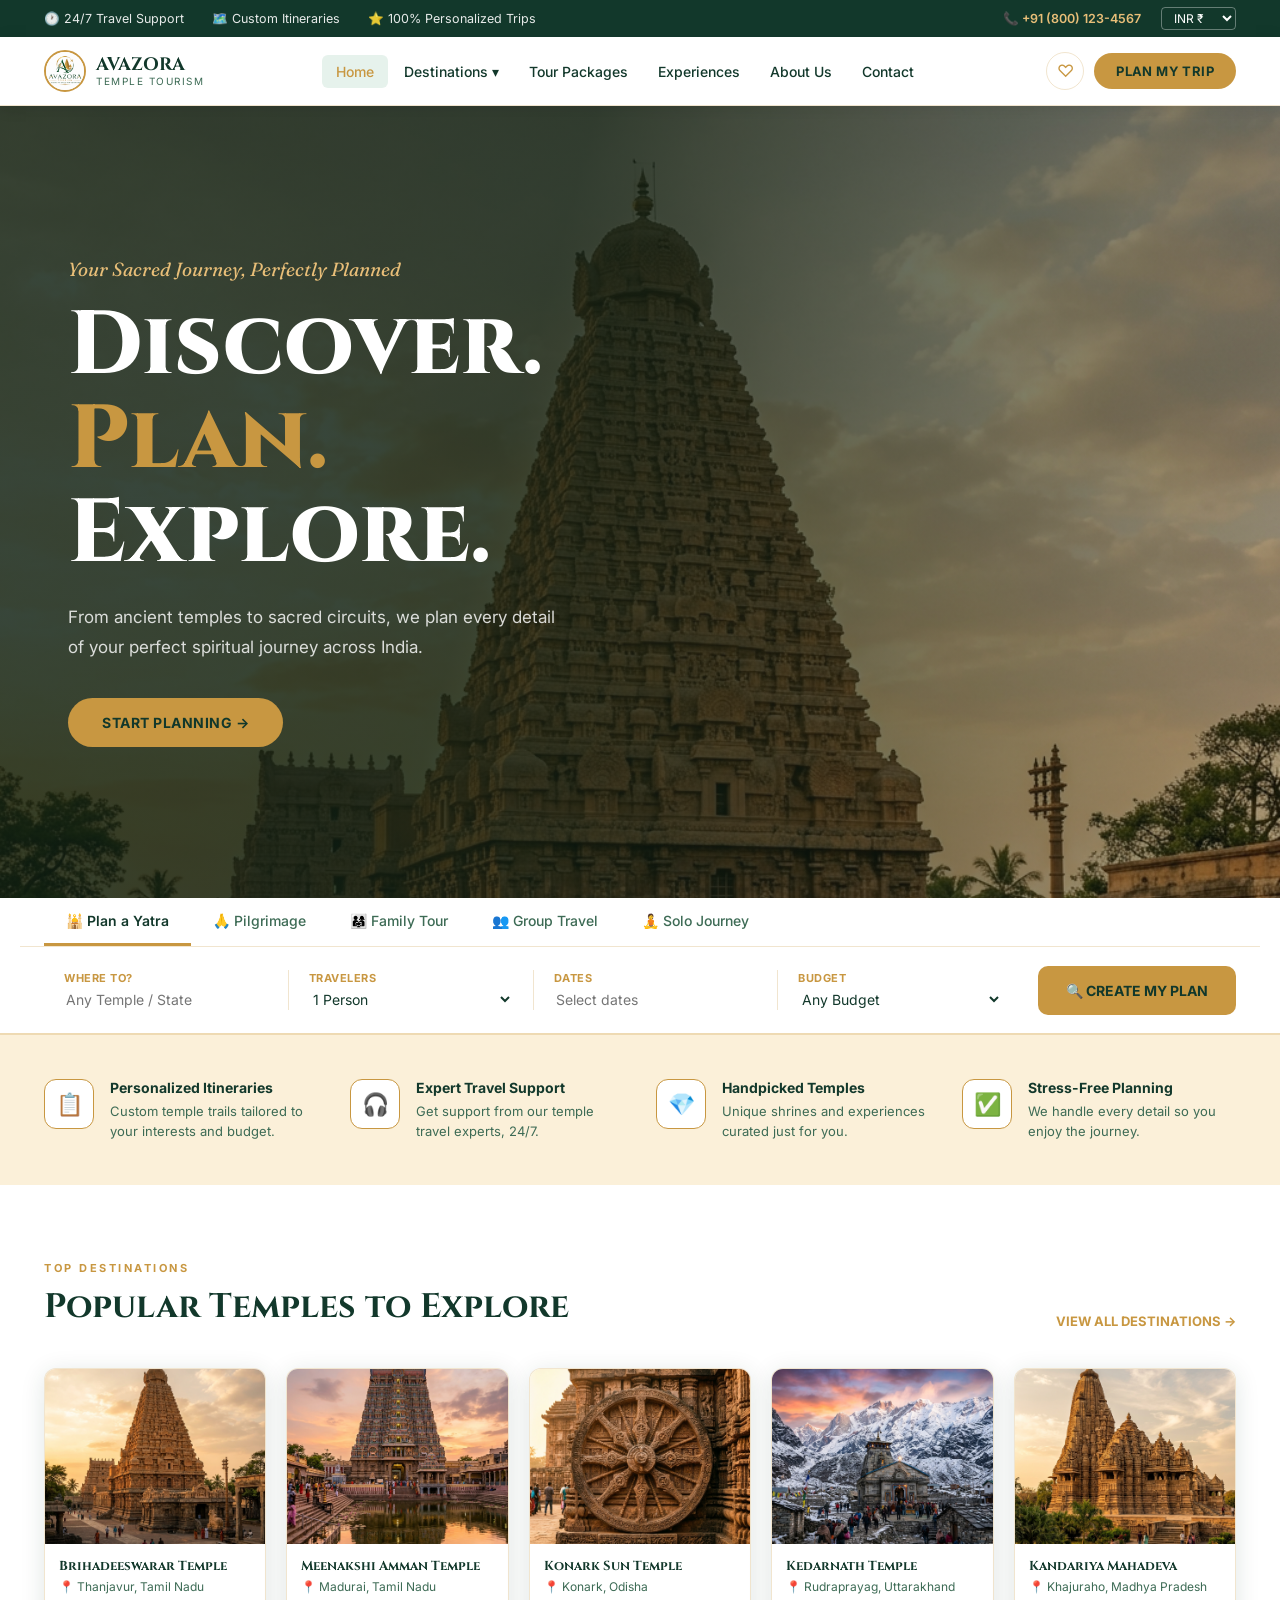
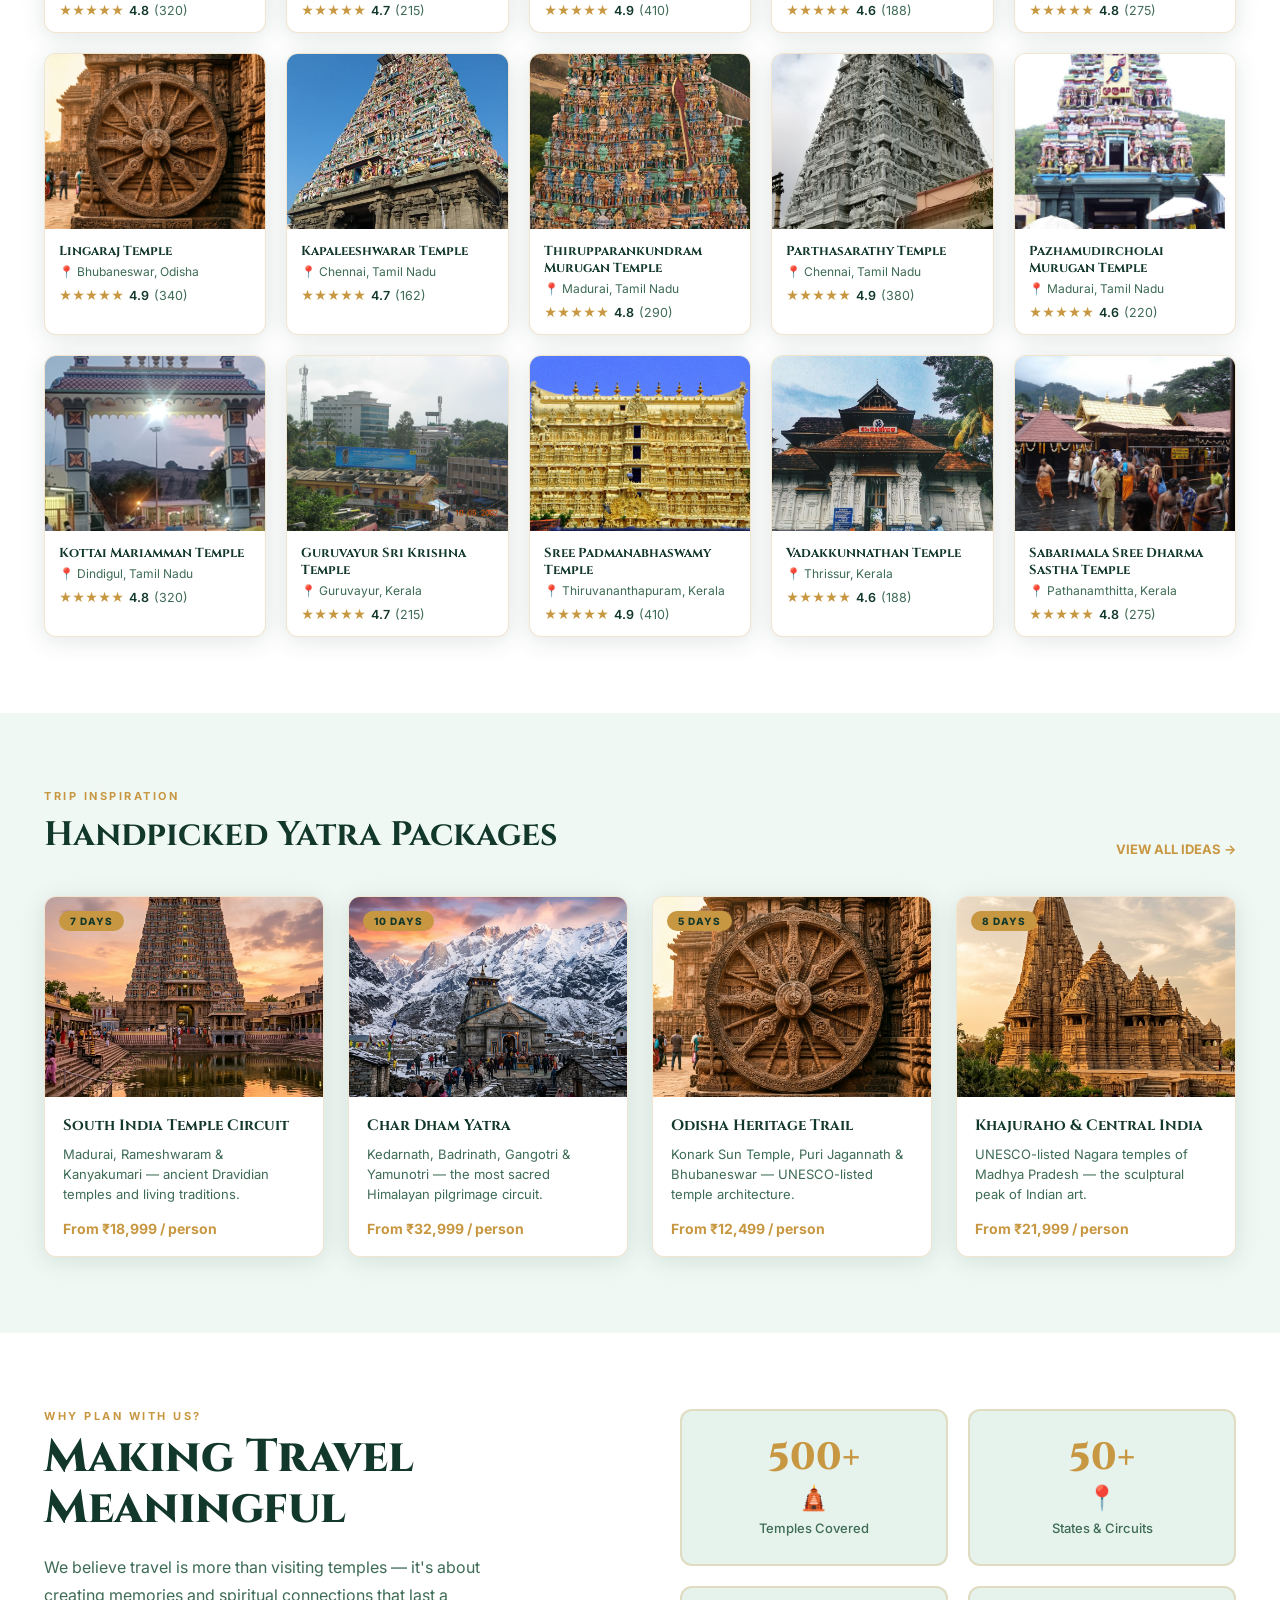
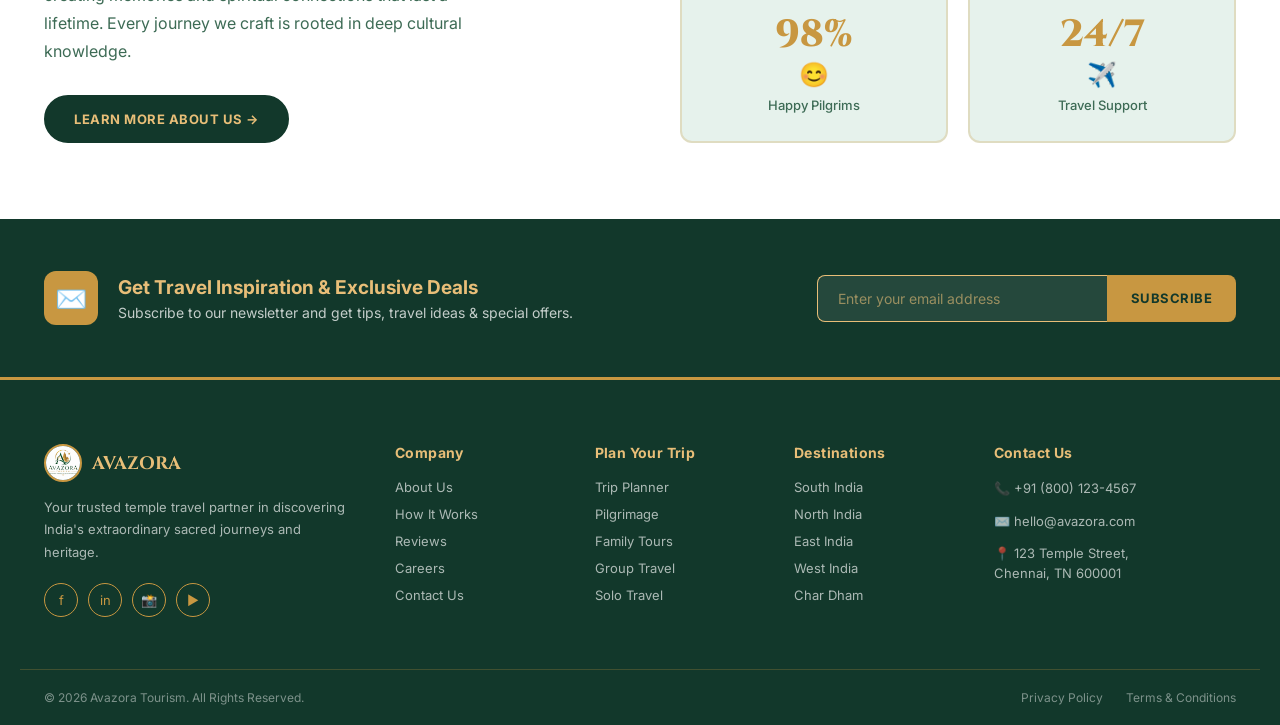
==== commit 40365c9d: "Phase 1 V2.1: Add premium Destinations, Packages, and Trip Planner pages" ====
--- a/avazora-frontend/avazora-frontend/index.html
+++ b/avazora-frontend/avazora-frontend/index.html
@@ -588,18 +588,19 @@
             </a>
 
             <div class="nav-links">
-                <a href="#home" class="active">Home</a>
+                <a href="index.html" class="active">Home</a>
                 <div class="nav-dropdown">
-                    <a href="#temples">Destinations ▾</a>
+                    <a href="destinations.html">Destinations ▾</a>
                     <div class="nav-dropdown-menu">
-                        <a href="#temples">South India</a>
-                        <a href="#temples">North India</a>
-                        <a href="#temples">East India</a>
-                        <a href="#temples">West India</a>
-                        <a href="#temples">Himalayan Shrines</a>
+                        <a href="destinations.html?state=Tamil Nadu">Tamil Nadu</a>
+                        <a href="destinations.html?state=Kerala">Kerala</a>
+                        <a href="destinations.html?state=Odisha">Odisha</a>
+                        <a href="destinations.html?state=Uttarakhand">Uttarakhand</a>
+                        <a href="destinations.html?state=Madhya Pradesh">Madhya Pradesh</a>
+                        <a href="destinations.html?state=Karnataka">Karnataka</a>
                     </div>
                 </div>
-                <a href="#packages">Packages</a>
+                <a href="packages.html">Tour Packages</a>
                 <a href="#services">Experiences</a>
                 <a href="about.html">About Us</a>
                 <a href="contact.html">Contact</a>
@@ -612,9 +613,9 @@
             </div>
         </div>
         <div class="nav-mobile-menu" id="mobileMenu">
-            <a href="#home">Home</a>
-            <a href="#temples">Destinations</a>
-            <a href="#packages">Packages</a>
+            <a href="index.html">Home</a>
+            <a href="destinations.html">Destinations</a>
+            <a href="packages.html">Tour Packages</a>
             <a href="#services">Experiences</a>
             <a href="about.html">About Us</a>
             <a href="contact.html">Contact</a>
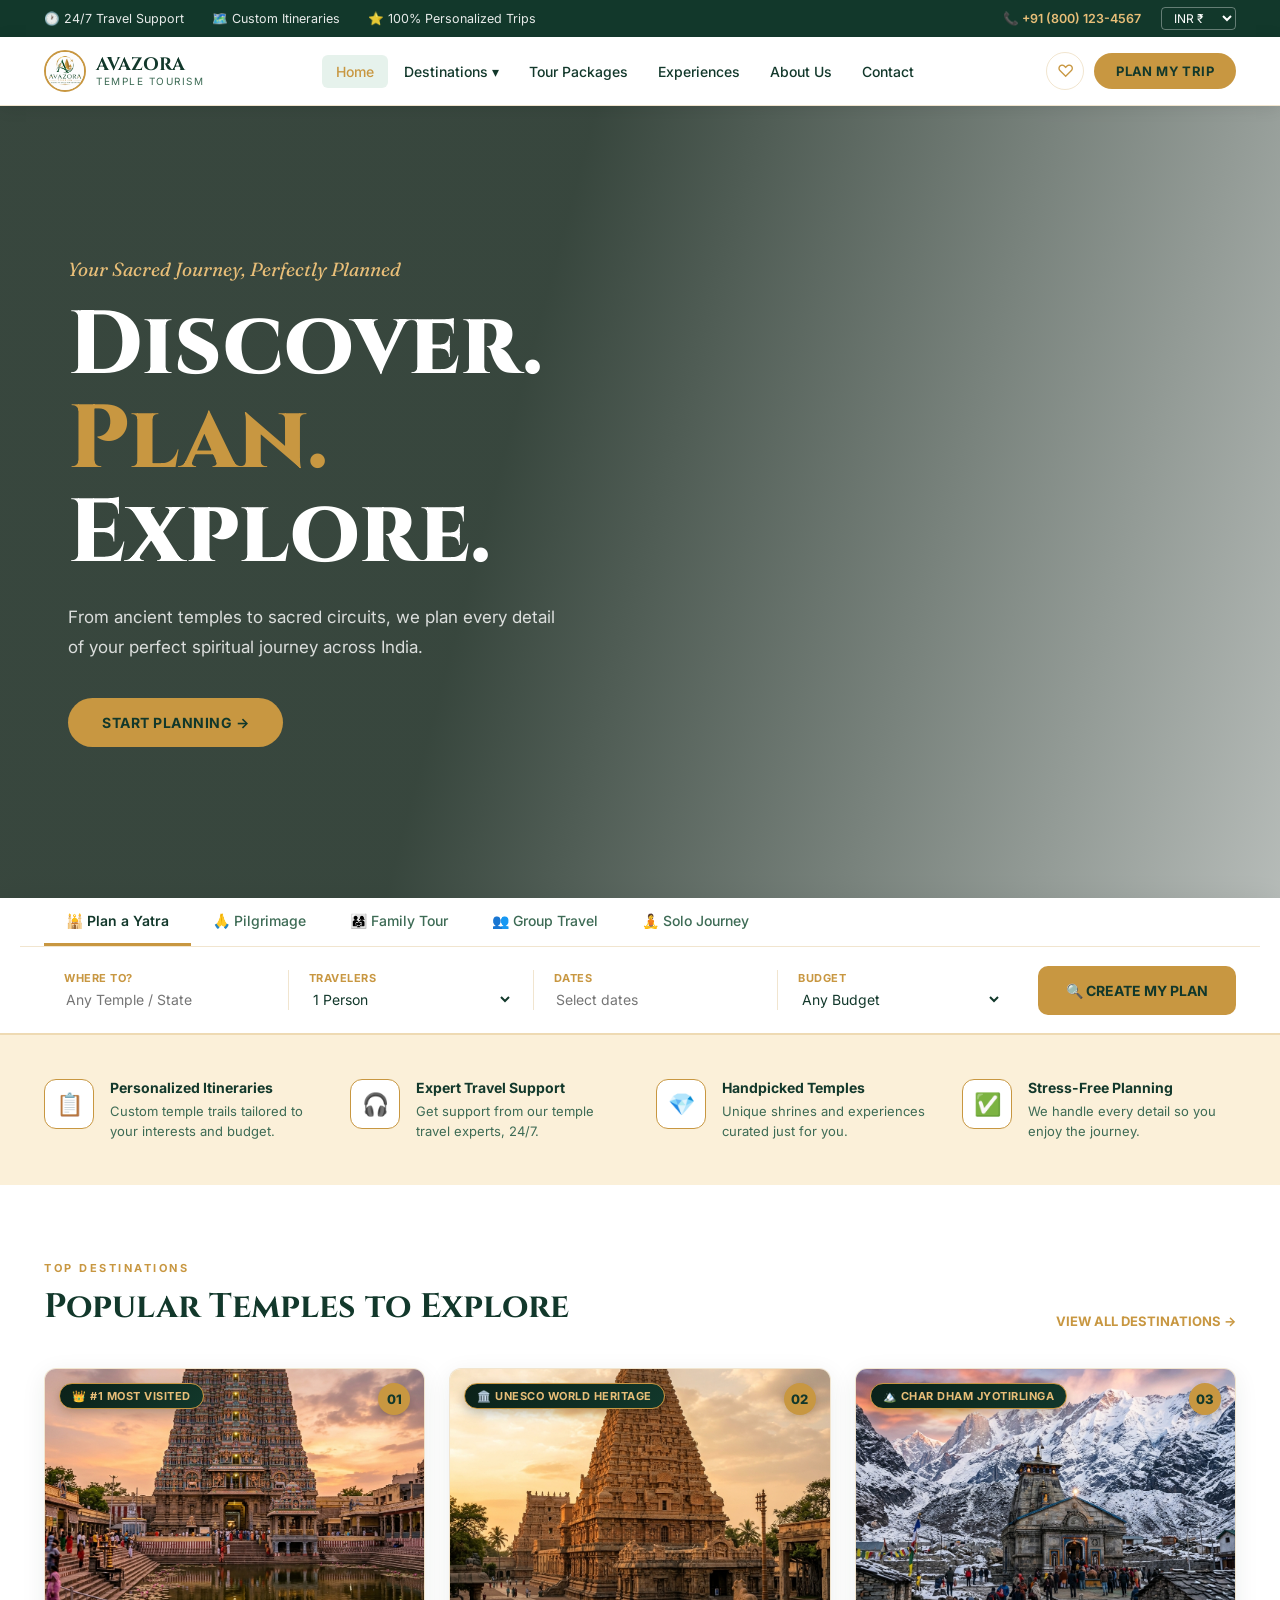
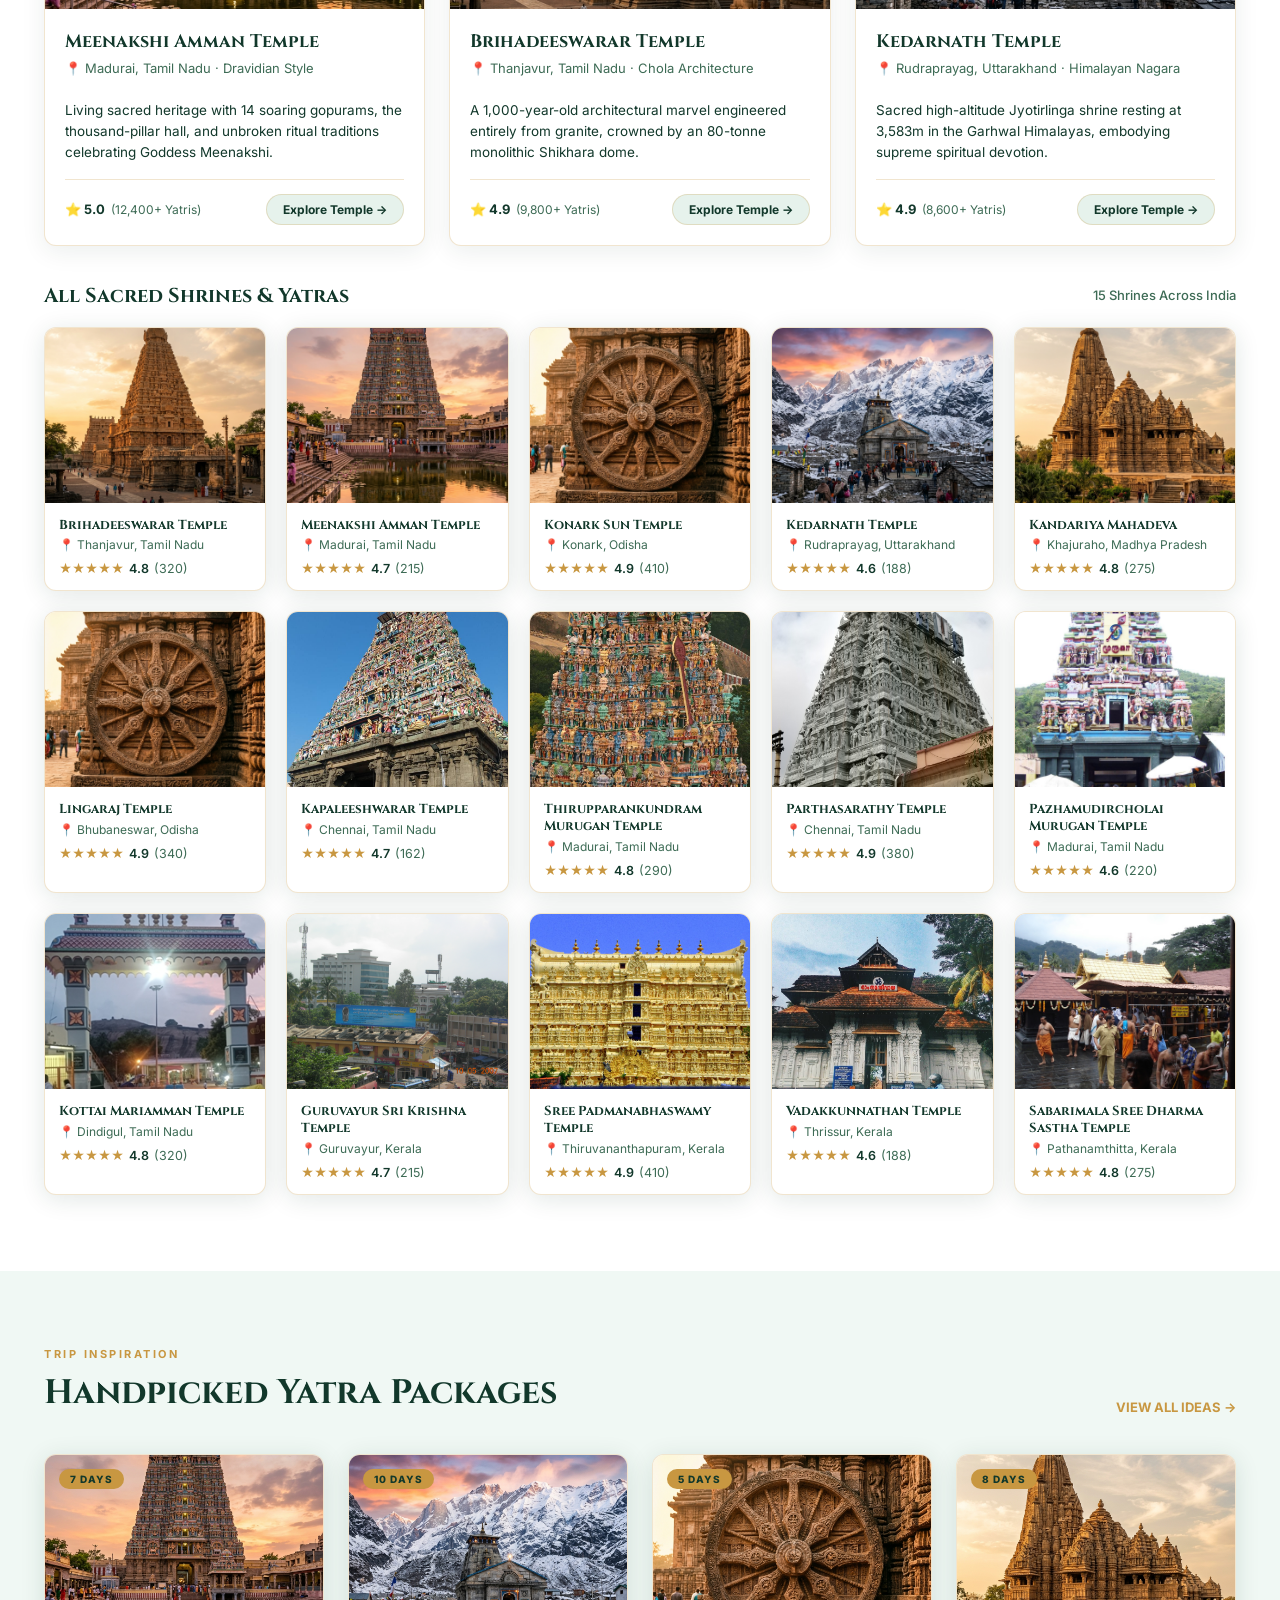
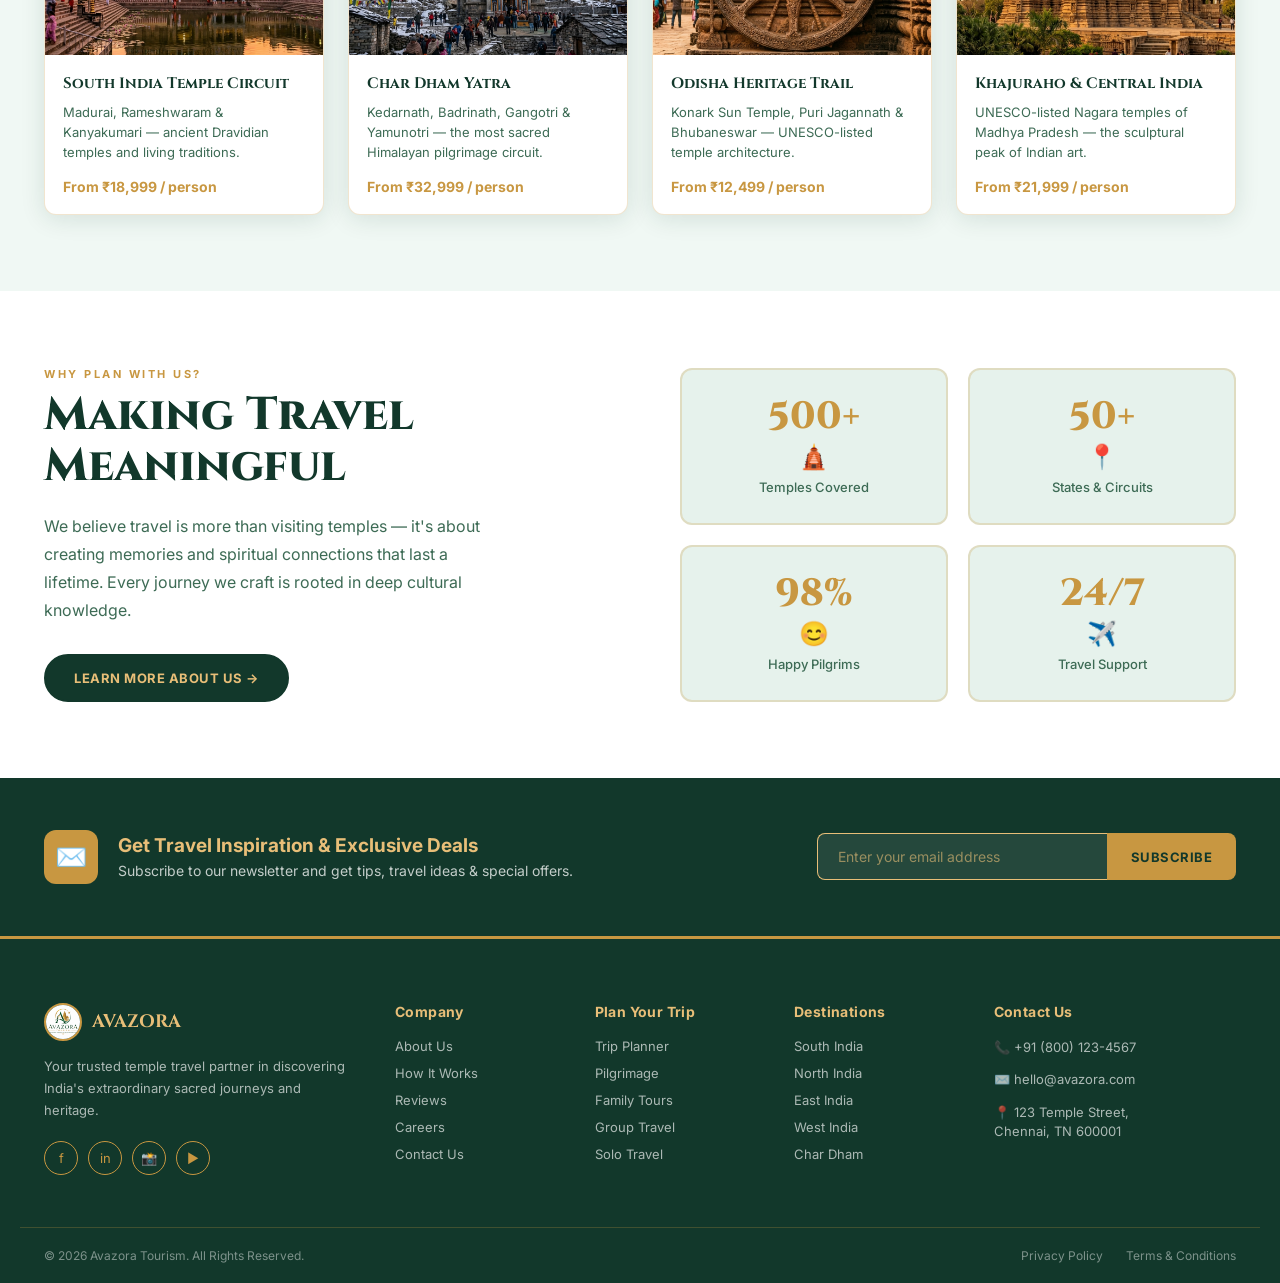
==== commit 3671c52f: "Add 2-second looping temple video to hero and 3-image showcase to popular temples section" ====
--- a/avazora-frontend/avazora-frontend/index.html
+++ b/avazora-frontend/avazora-frontend/index.html
@@ -163,13 +163,15 @@
         position: relative; height: 88vh; min-height: 560px;
         overflow: hidden; display: flex; align-items: center;
     }
-    .hero-img {
+    .hero-img, .hero-video {
         position: absolute; inset: 0;
         width: 100%; height: 100%; object-fit: cover; object-position: center top;
+        z-index: 1;
     }
     .hero-overlay {
         position: absolute; inset: 0;
         background: linear-gradient(105deg, rgba(12,30,19,0.82) 40%, rgba(12,30,19,0.30) 100%);
+        z-index: 2;
     }
     .hero-content {
         position: relative; z-index: 2;
@@ -289,6 +291,143 @@
         transition: 0.2s; border-bottom: 1px solid transparent;
     }
     .view-all:hover { border-bottom-color: var(--gold); }
+
+    /* ─────────────────────────────
+       MOST POPULAR TEMPLES (TOP 3 SHOWCASE)
+    ───────────────────────────── */
+    .most-popular-showcase {
+        display: grid;
+        grid-template-columns: repeat(3, 1fr);
+        gap: 24px;
+        margin-bottom: 36px;
+    }
+    .pop-card {
+        background: var(--white);
+        border: 1.5px solid var(--border);
+        border-radius: var(--radius);
+        overflow: hidden;
+        box-shadow: 0 6px 24px rgba(18,56,43,0.08);
+        transition: transform 0.3s ease, box-shadow 0.3s ease, border-color 0.3s ease;
+        position: relative;
+        display: flex;
+        flex-direction: column;
+    }
+    .pop-card:hover {
+        transform: translateY(-8px);
+        box-shadow: 0 16px 40px rgba(18,56,43,0.16);
+        border-color: var(--gold);
+    }
+    .pop-card-img-wrap {
+        position: relative;
+        height: 240px;
+        overflow: hidden;
+    }
+    .pop-card-img-wrap img {
+        width: 100%;
+        height: 100%;
+        object-fit: cover;
+        transition: transform 0.5s ease;
+    }
+    .pop-card:hover .pop-card-img-wrap img {
+        transform: scale(1.06);
+    }
+    .pop-badge {
+        position: absolute;
+        top: 14px;
+        left: 14px;
+        background: linear-gradient(135deg, #0B2119, #12382B);
+        color: var(--gold-bright);
+        font-size: 11px;
+        font-weight: 700;
+        letter-spacing: 0.5px;
+        text-transform: uppercase;
+        padding: 5px 12px;
+        border-radius: 20px;
+        border: 1px solid var(--gold);
+        box-shadow: 0 4px 12px rgba(0,0,0,0.25);
+    }
+    .pop-rank {
+        position: absolute;
+        top: 14px;
+        right: 14px;
+        background: var(--gold);
+        color: var(--green);
+        width: 32px;
+        height: 32px;
+        border-radius: 50%;
+        display: flex;
+        align-items: center;
+        justify-content: center;
+        font-weight: 800;
+        font-size: 13px;
+        box-shadow: 0 4px 10px rgba(0,0,0,0.2);
+    }
+    .pop-body {
+        padding: 20px;
+        flex: 1;
+        display: flex;
+        flex-direction: column;
+    }
+    .pop-title {
+        font-family: 'Cinzel', serif;
+        font-size: 18px;
+        font-weight: 700;
+        color: var(--green);
+        margin: 0 0 6px;
+    }
+    .pop-meta {
+        font-size: 13px;
+        color: var(--text-soft);
+        margin-bottom: 10px;
+        display: flex;
+        align-items: center;
+        gap: 6px;
+    }
+    .pop-desc {
+        font-size: 13.5px;
+        color: var(--text);
+        line-height: 1.55;
+        margin-bottom: 16px;
+        flex: 1;
+    }
+    .pop-footer {
+        display: flex;
+        align-items: center;
+        justify-content: space-between;
+        padding-top: 14px;
+        border-top: 1px solid var(--border);
+    }
+    .pop-rating {
+        display: flex;
+        align-items: center;
+        gap: 6px;
+        font-size: 13px;
+        font-weight: 700;
+        color: var(--green);
+    }
+    .pop-btn {
+        background: var(--green-pale);
+        color: var(--green);
+        padding: 7px 16px;
+        border-radius: 20px;
+        font-size: 12px;
+        font-weight: 700;
+        border: 1px solid var(--border);
+        transition: 0.2s;
+        text-decoration: none;
+    }
+    .pop-btn:hover {
+        background: var(--gold);
+        color: var(--green);
+        border-color: var(--gold);
+    }
+
+    @media (max-width: 900px) {
+        .most-popular-showcase { grid-template-columns: repeat(2, 1fr); }
+    }
+    @media (max-width: 600px) {
+        .most-popular-showcase { grid-template-columns: 1fr; }
+    }
 
     /* ─────────────────────────────
        TEMPLE GRID
@@ -627,7 +766,10 @@
          HERO
     ═══════════════════════════════════════════ -->
     <section class="hero" id="home">
-        <img src="images/brihadeeswarar.jpg" alt="Brihadeeswarar Temple" class="hero-img" onerror="this.src='images/meenakshi.jpg'">
+        <video autoplay muted loop playsinline poster="images/brihadeeswarar.jpg" class="hero-video" id="heroVideo">
+            <source src="images/hero_video.mp4" type="video/mp4">
+            <img src="images/brihadeeswarar.jpg" alt="Brihadeeswarar Temple" class="hero-img">
+        </video>
         <div class="hero-overlay"></div>
         <div class="hero-content">
             <p class="hero-tagline">Your Sacred Journey, Perfectly Planned</p>
@@ -735,8 +877,71 @@
                     <span class="eyebrow">TOP DESTINATIONS</span>
                     <h2>Popular Temples to Explore</h2>
                 </div>
-                <a href="#temples" class="view-all">VIEW ALL DESTINATIONS →</a>
-            </div>
+                <a href="destinations.html" class="view-all">VIEW ALL DESTINATIONS →</a>
+            </div>
+
+            <!-- Top 3 Most Popular Temples Showcase (3 Images) -->
+            <div class="most-popular-showcase">
+                <!-- Card 1 -->
+                <div class="pop-card">
+                    <div class="pop-card-img-wrap">
+                        <img src="images/meenakshi.jpg" alt="Meenakshi Amman Temple" loading="lazy">
+                        <span class="pop-badge">👑 #1 Most Visited</span>
+                        <span class="pop-rank">01</span>
+                    </div>
+                    <div class="pop-body">
+                        <h3 class="pop-title">Meenakshi Amman Temple</h3>
+                        <div class="pop-meta">📍 Madurai, Tamil Nadu · Dravidian Style</div>
+                        <p class="pop-desc">Living sacred heritage with 14 soaring gopurams, the thousand-pillar hall, and unbroken ritual traditions celebrating Goddess Meenakshi.</p>
+                        <div class="pop-footer">
+                            <div class="pop-rating">⭐ 5.0 <span style="font-size:12px;color:var(--text-soft);font-weight:400;">(12,400+ Yatris)</span></div>
+                            <a href="destinations.html?state=Tamil Nadu" class="pop-btn">Explore Temple →</a>
+                        </div>
+                    </div>
+                </div>
+
+                <!-- Card 2 -->
+                <div class="pop-card">
+                    <div class="pop-card-img-wrap">
+                        <img src="images/brihadeeswarar.jpg" alt="Brihadeeswarar Temple" loading="lazy">
+                        <span class="pop-badge">🏛️ UNESCO World Heritage</span>
+                        <span class="pop-rank">02</span>
+                    </div>
+                    <div class="pop-body">
+                        <h3 class="pop-title">Brihadeeswarar Temple</h3>
+                        <div class="pop-meta">📍 Thanjavur, Tamil Nadu · Chola Architecture</div>
+                        <p class="pop-desc">A 1,000-year-old architectural marvel engineered entirely from granite, crowned by an 80-tonne monolithic Shikhara dome.</p>
+                        <div class="pop-footer">
+                            <div class="pop-rating">⭐ 4.9 <span style="font-size:12px;color:var(--text-soft);font-weight:400;">(9,800+ Yatris)</span></div>
+                            <a href="destinations.html?state=Tamil Nadu" class="pop-btn">Explore Temple →</a>
+                        </div>
+                    </div>
+                </div>
+
+                <!-- Card 3 -->
+                <div class="pop-card">
+                    <div class="pop-card-img-wrap">
+                        <img src="images/kedarnath.jpg" alt="Kedarnath Temple" loading="lazy">
+                        <span class="pop-badge">🏔️ Char Dham Jyotirlinga</span>
+                        <span class="pop-rank">03</span>
+                    </div>
+                    <div class="pop-body">
+                        <h3 class="pop-title">Kedarnath Temple</h3>
+                        <div class="pop-meta">📍 Rudraprayag, Uttarakhand · Himalayan Nagara</div>
+                        <p class="pop-desc">Sacred high-altitude Jyotirlinga shrine resting at 3,583m in the Garhwal Himalayas, embodying supreme spiritual devotion.</p>
+                        <div class="pop-footer">
+                            <div class="pop-rating">⭐ 4.9 <span style="font-size:12px;color:var(--text-soft);font-weight:400;">(8,600+ Yatris)</span></div>
+                            <a href="destinations.html?state=Uttarakhand" class="pop-btn">Explore Temple →</a>
+                        </div>
+                    </div>
+                </div>
+            </div>
+
+            <div style="margin: 36px 0 18px; display:flex; justify-content:space-between; align-items:center;">
+                <h3 style="font-family:'Cinzel',serif; font-size:20px; color:var(--green); margin:0;">All Sacred Shrines &amp; Yatras</h3>
+                <span style="font-size:13px; color:var(--text-soft); font-weight:500;">15 Shrines Across India</span>
+            </div>
+
             <!-- Rendered by main.js into .temple-grid-w -->
             <div class="temple-grid-w" id="templeGrid"></div>
         </div>
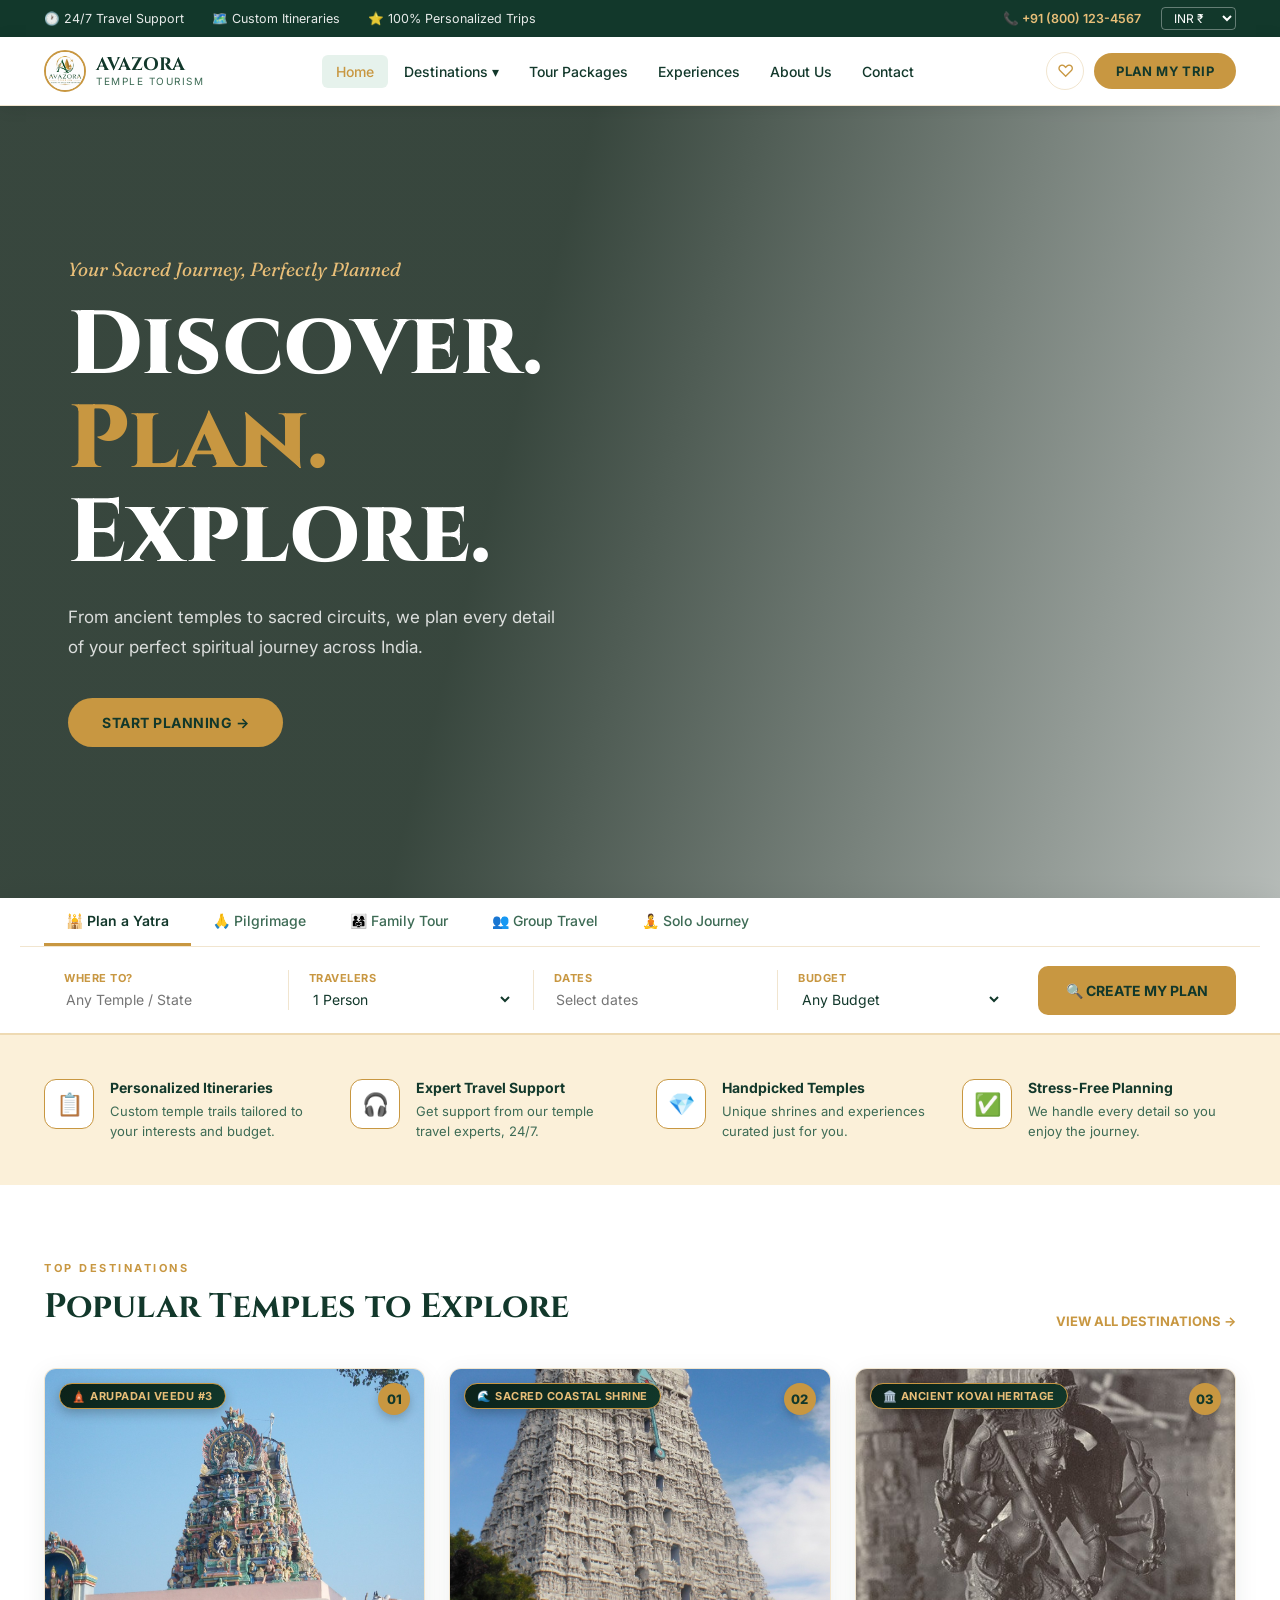
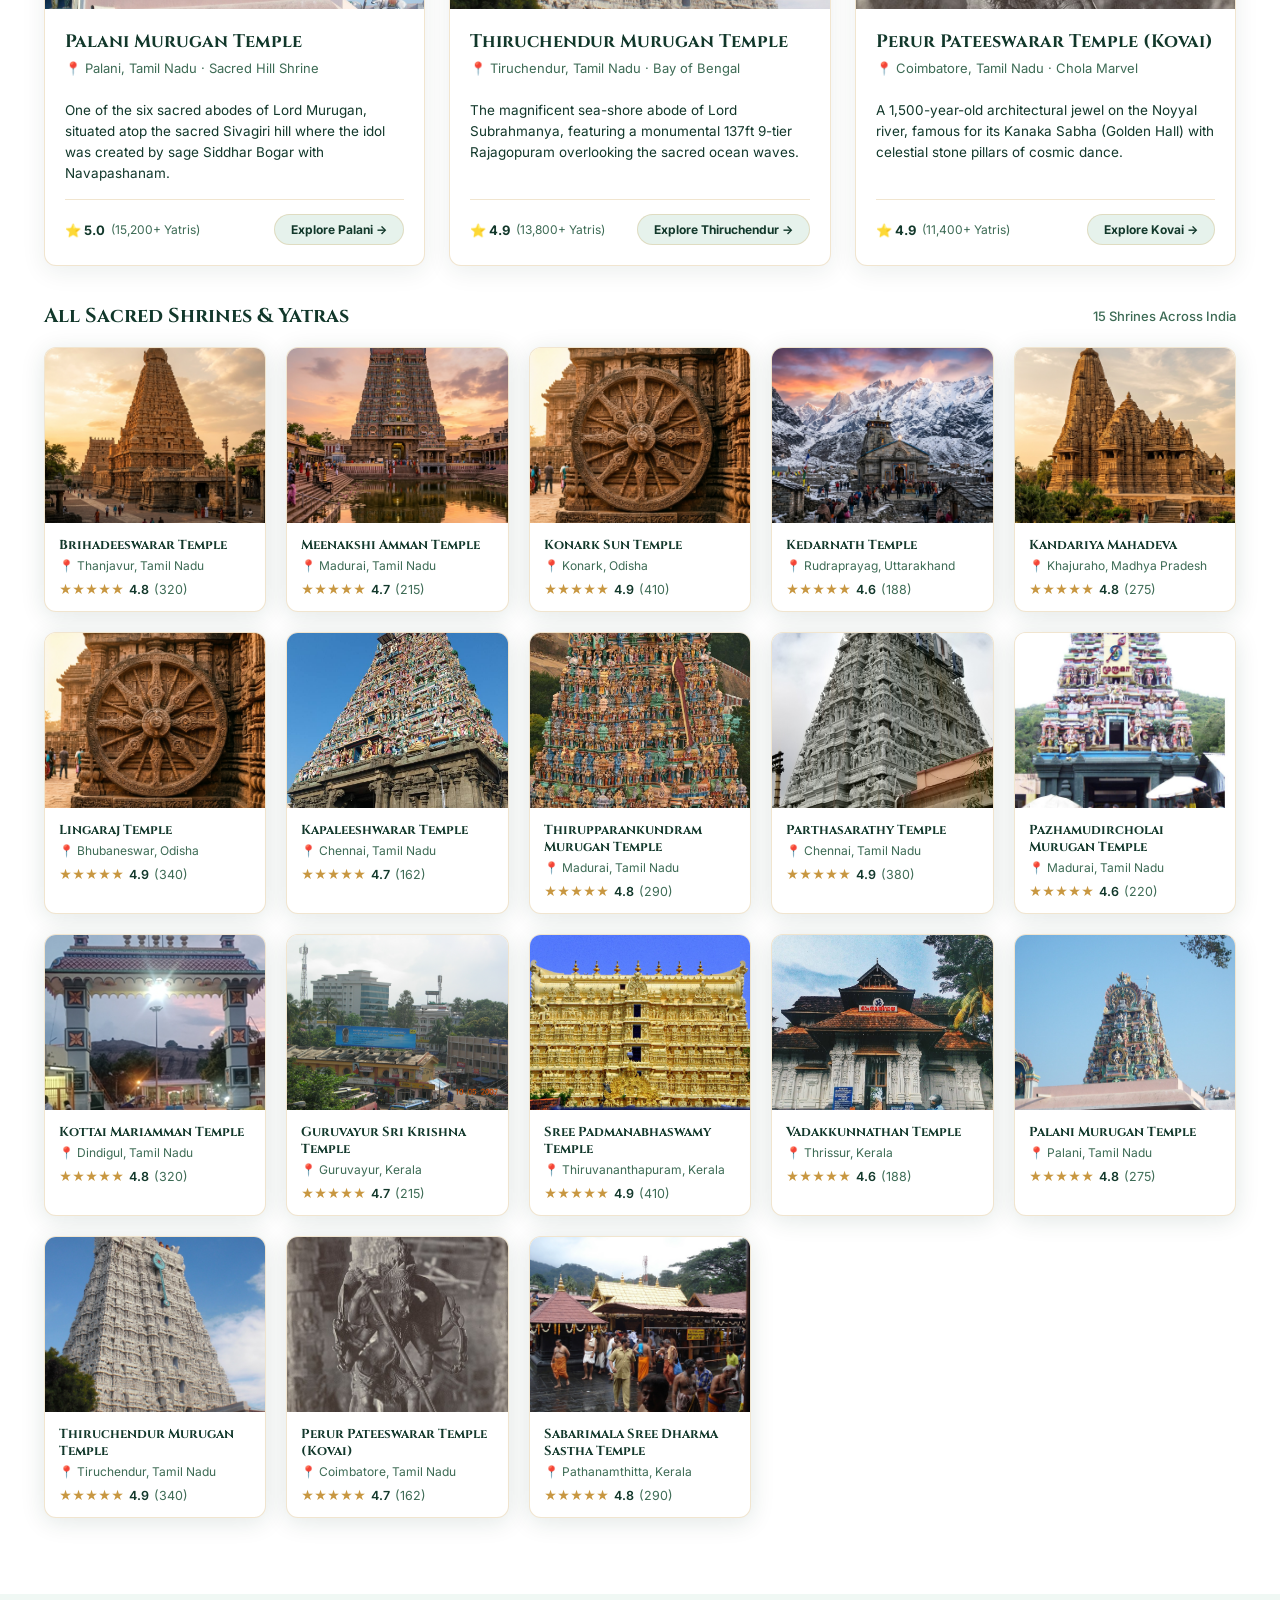
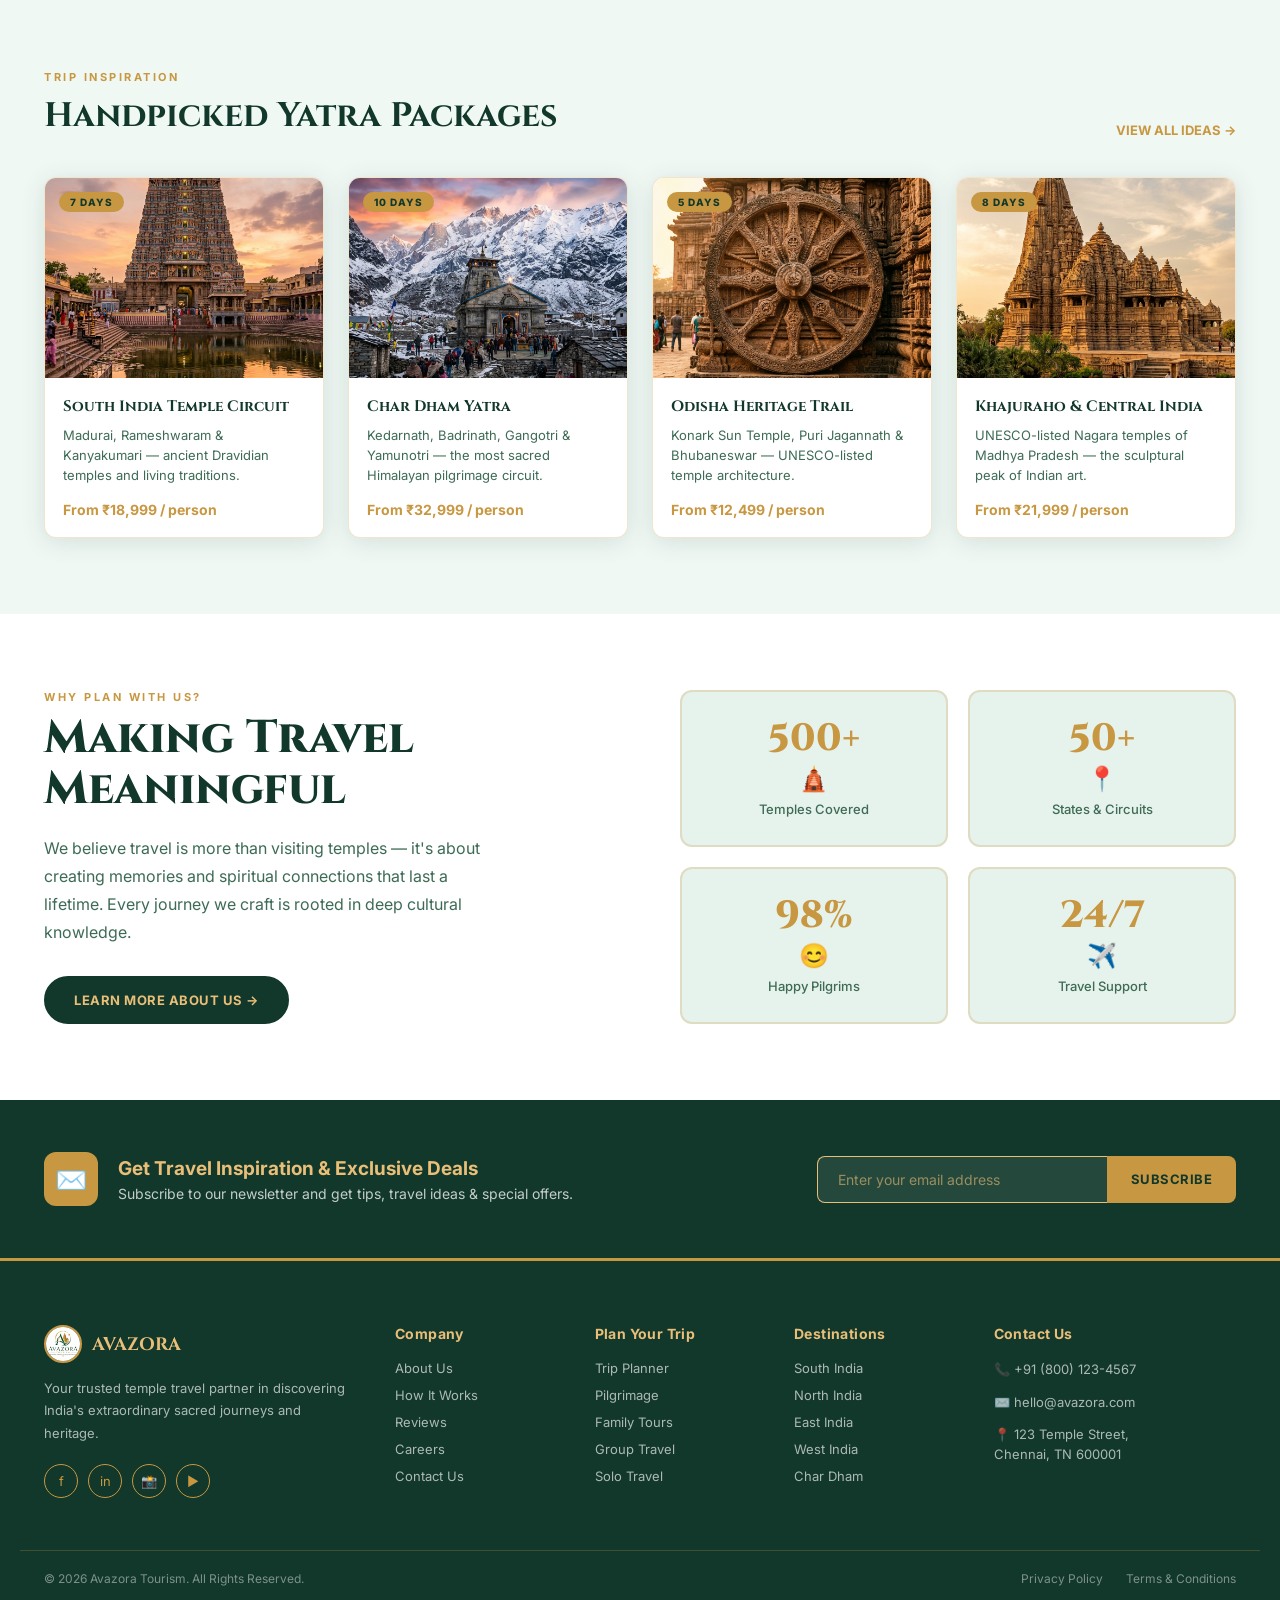
==== commit 68ada599: "Add Palani, Thiruchendur, and Kovai temple images and update popular temples showcase" ====
--- a/avazora-frontend/avazora-frontend/index.html
+++ b/avazora-frontend/avazora-frontend/index.html
@@ -880,58 +880,58 @@
                 <a href="destinations.html" class="view-all">VIEW ALL DESTINATIONS →</a>
             </div>
 
-            <!-- Top 3 Most Popular Temples Showcase (3 Images) -->
+            <!-- Top 3 Most Popular Temples Showcase (Palani, Thiruchendur, Kovai) -->
             <div class="most-popular-showcase">
-                <!-- Card 1 -->
+                <!-- Card 1: Palani -->
                 <div class="pop-card">
                     <div class="pop-card-img-wrap">
-                        <img src="images/meenakshi.jpg" alt="Meenakshi Amman Temple" loading="lazy">
-                        <span class="pop-badge">👑 #1 Most Visited</span>
+                        <img src="images/palani.jpg" alt="Palani Murugan Temple" loading="lazy" onerror="this.src='images/meenakshi.jpg'">
+                        <span class="pop-badge">🛕 Arupadai Veedu #3</span>
                         <span class="pop-rank">01</span>
                     </div>
                     <div class="pop-body">
-                        <h3 class="pop-title">Meenakshi Amman Temple</h3>
-                        <div class="pop-meta">📍 Madurai, Tamil Nadu · Dravidian Style</div>
-                        <p class="pop-desc">Living sacred heritage with 14 soaring gopurams, the thousand-pillar hall, and unbroken ritual traditions celebrating Goddess Meenakshi.</p>
+                        <h3 class="pop-title">Palani Murugan Temple</h3>
+                        <div class="pop-meta">📍 Palani, Tamil Nadu · Sacred Hill Shrine</div>
+                        <p class="pop-desc">One of the six sacred abodes of Lord Murugan, situated atop the sacred Sivagiri hill where the idol was created by sage Siddhar Bogar with Navapashanam.</p>
                         <div class="pop-footer">
-                            <div class="pop-rating">⭐ 5.0 <span style="font-size:12px;color:var(--text-soft);font-weight:400;">(12,400+ Yatris)</span></div>
-                            <a href="destinations.html?state=Tamil Nadu" class="pop-btn">Explore Temple →</a>
+                            <div class="pop-rating">⭐ 5.0 <span style="font-size:12px;color:var(--text-soft);font-weight:400;">(15,200+ Yatris)</span></div>
+                            <a href="destinations.html?state=Tamil Nadu" class="pop-btn">Explore Palani →</a>
                         </div>
                     </div>
                 </div>
 
-                <!-- Card 2 -->
+                <!-- Card 2: Thiruchendur -->
                 <div class="pop-card">
                     <div class="pop-card-img-wrap">
-                        <img src="images/brihadeeswarar.jpg" alt="Brihadeeswarar Temple" loading="lazy">
-                        <span class="pop-badge">🏛️ UNESCO World Heritage</span>
+                        <img src="images/thiruchendur.jpg" alt="Thiruchendur Murugan Temple" loading="lazy" onerror="this.src='images/thirupparankundram.jpg'">
+                        <span class="pop-badge">🌊 Sacred Coastal Shrine</span>
                         <span class="pop-rank">02</span>
                     </div>
                     <div class="pop-body">
-                        <h3 class="pop-title">Brihadeeswarar Temple</h3>
-                        <div class="pop-meta">📍 Thanjavur, Tamil Nadu · Chola Architecture</div>
-                        <p class="pop-desc">A 1,000-year-old architectural marvel engineered entirely from granite, crowned by an 80-tonne monolithic Shikhara dome.</p>
+                        <h3 class="pop-title">Thiruchendur Murugan Temple</h3>
+                        <div class="pop-meta">📍 Tiruchendur, Tamil Nadu · Bay of Bengal</div>
+                        <p class="pop-desc">The magnificent sea-shore abode of Lord Subrahmanya, featuring a monumental 137ft 9-tier Rajagopuram overlooking the sacred ocean waves.</p>
                         <div class="pop-footer">
-                            <div class="pop-rating">⭐ 4.9 <span style="font-size:12px;color:var(--text-soft);font-weight:400;">(9,800+ Yatris)</span></div>
-                            <a href="destinations.html?state=Tamil Nadu" class="pop-btn">Explore Temple →</a>
+                            <div class="pop-rating">⭐ 4.9 <span style="font-size:12px;color:var(--text-soft);font-weight:400;">(13,800+ Yatris)</span></div>
+                            <a href="destinations.html?state=Tamil Nadu" class="pop-btn">Explore Thiruchendur →</a>
                         </div>
                     </div>
                 </div>
 
-                <!-- Card 3 -->
+                <!-- Card 3: Kovai Perur -->
                 <div class="pop-card">
                     <div class="pop-card-img-wrap">
-                        <img src="images/kedarnath.jpg" alt="Kedarnath Temple" loading="lazy">
-                        <span class="pop-badge">🏔️ Char Dham Jyotirlinga</span>
+                        <img src="images/kovai.jpg" alt="Perur Pateeswarar Temple Kovai" loading="lazy" onerror="this.src='images/brihadeeswarar.jpg'">
+                        <span class="pop-badge">🏛️ Ancient Kovai Heritage</span>
                         <span class="pop-rank">03</span>
                     </div>
                     <div class="pop-body">
-                        <h3 class="pop-title">Kedarnath Temple</h3>
-                        <div class="pop-meta">📍 Rudraprayag, Uttarakhand · Himalayan Nagara</div>
-                        <p class="pop-desc">Sacred high-altitude Jyotirlinga shrine resting at 3,583m in the Garhwal Himalayas, embodying supreme spiritual devotion.</p>
+                        <h3 class="pop-title">Perur Pateeswarar Temple (Kovai)</h3>
+                        <div class="pop-meta">📍 Coimbatore, Tamil Nadu · Chola Marvel</div>
+                        <p class="pop-desc">A 1,500-year-old architectural jewel on the Noyyal river, famous for its Kanaka Sabha (Golden Hall) with celestial stone pillars of cosmic dance.</p>
                         <div class="pop-footer">
-                            <div class="pop-rating">⭐ 4.9 <span style="font-size:12px;color:var(--text-soft);font-weight:400;">(8,600+ Yatris)</span></div>
-                            <a href="destinations.html?state=Uttarakhand" class="pop-btn">Explore Temple →</a>
+                            <div class="pop-rating">⭐ 4.9 <span style="font-size:12px;color:var(--text-soft);font-weight:400;">(11,400+ Yatris)</span></div>
+                            <a href="destinations.html?state=Tamil Nadu" class="pop-btn">Explore Kovai →</a>
                         </div>
                     </div>
                 </div>
